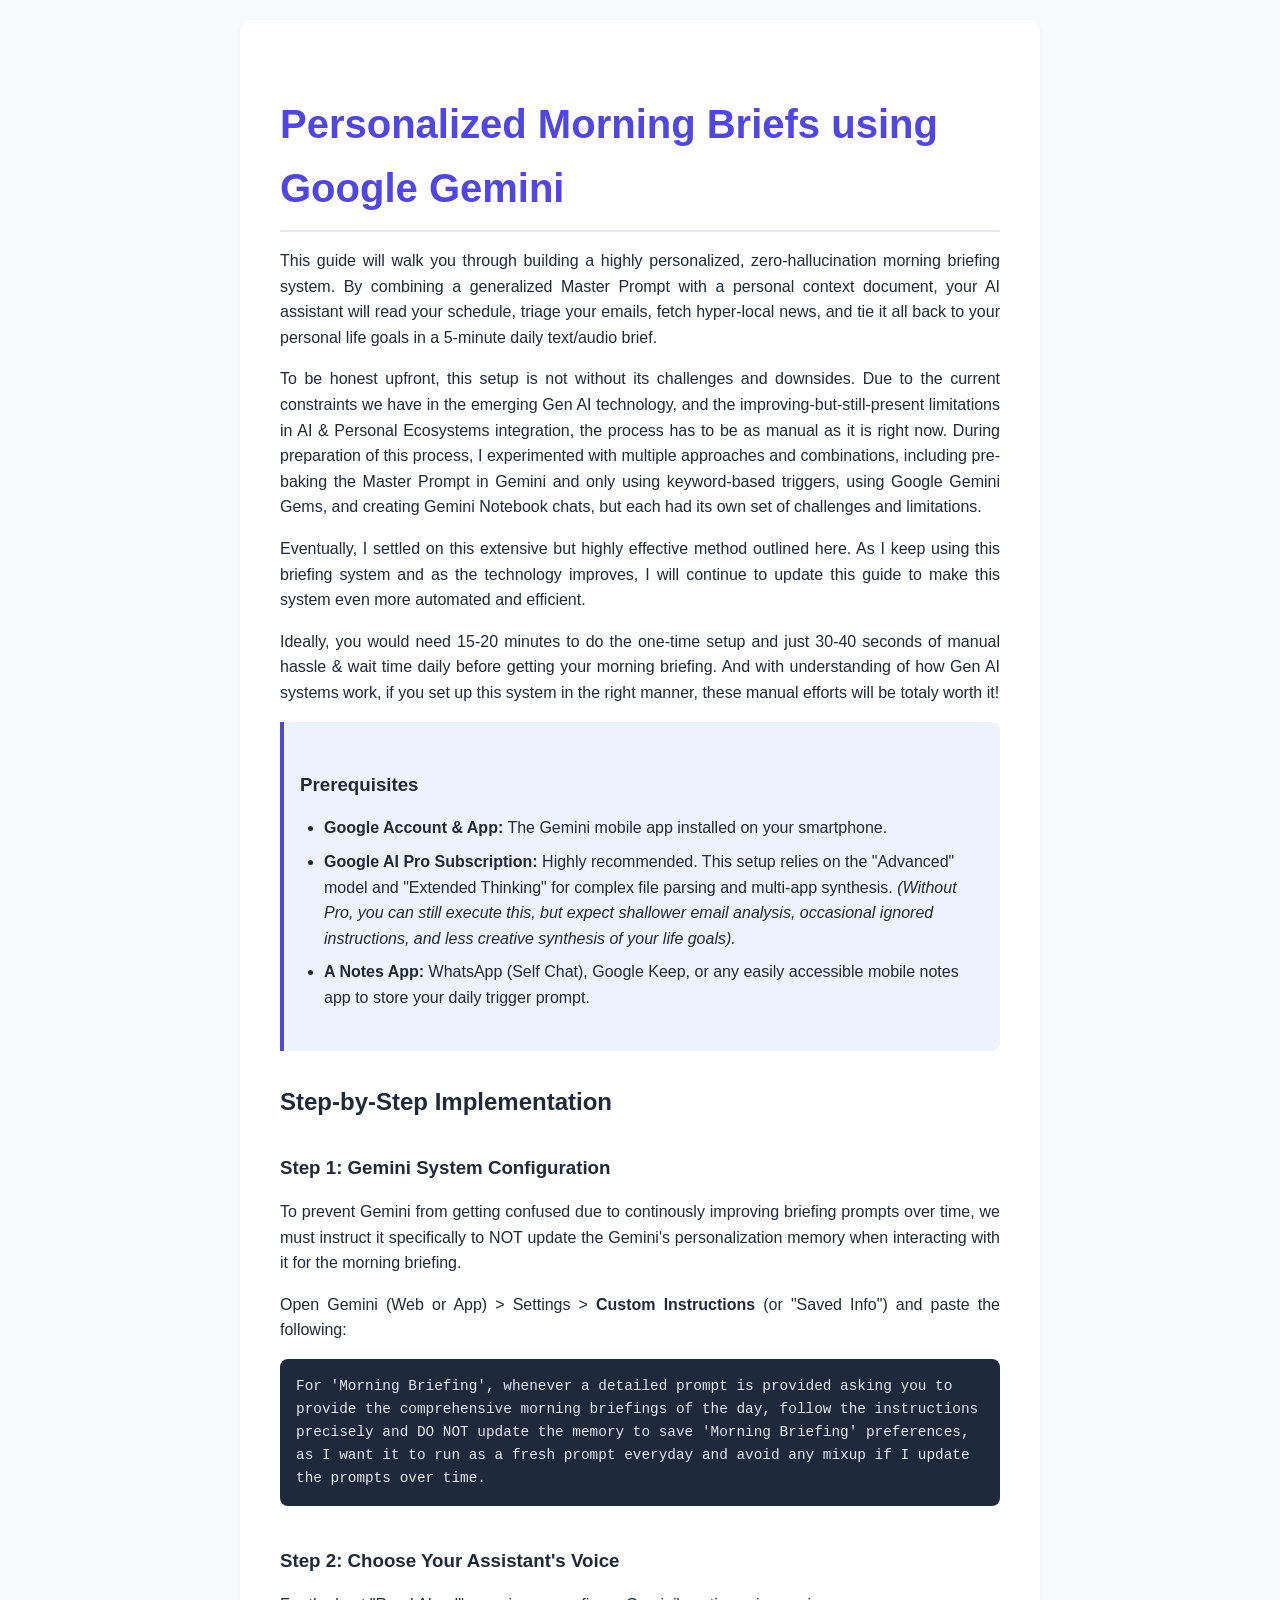
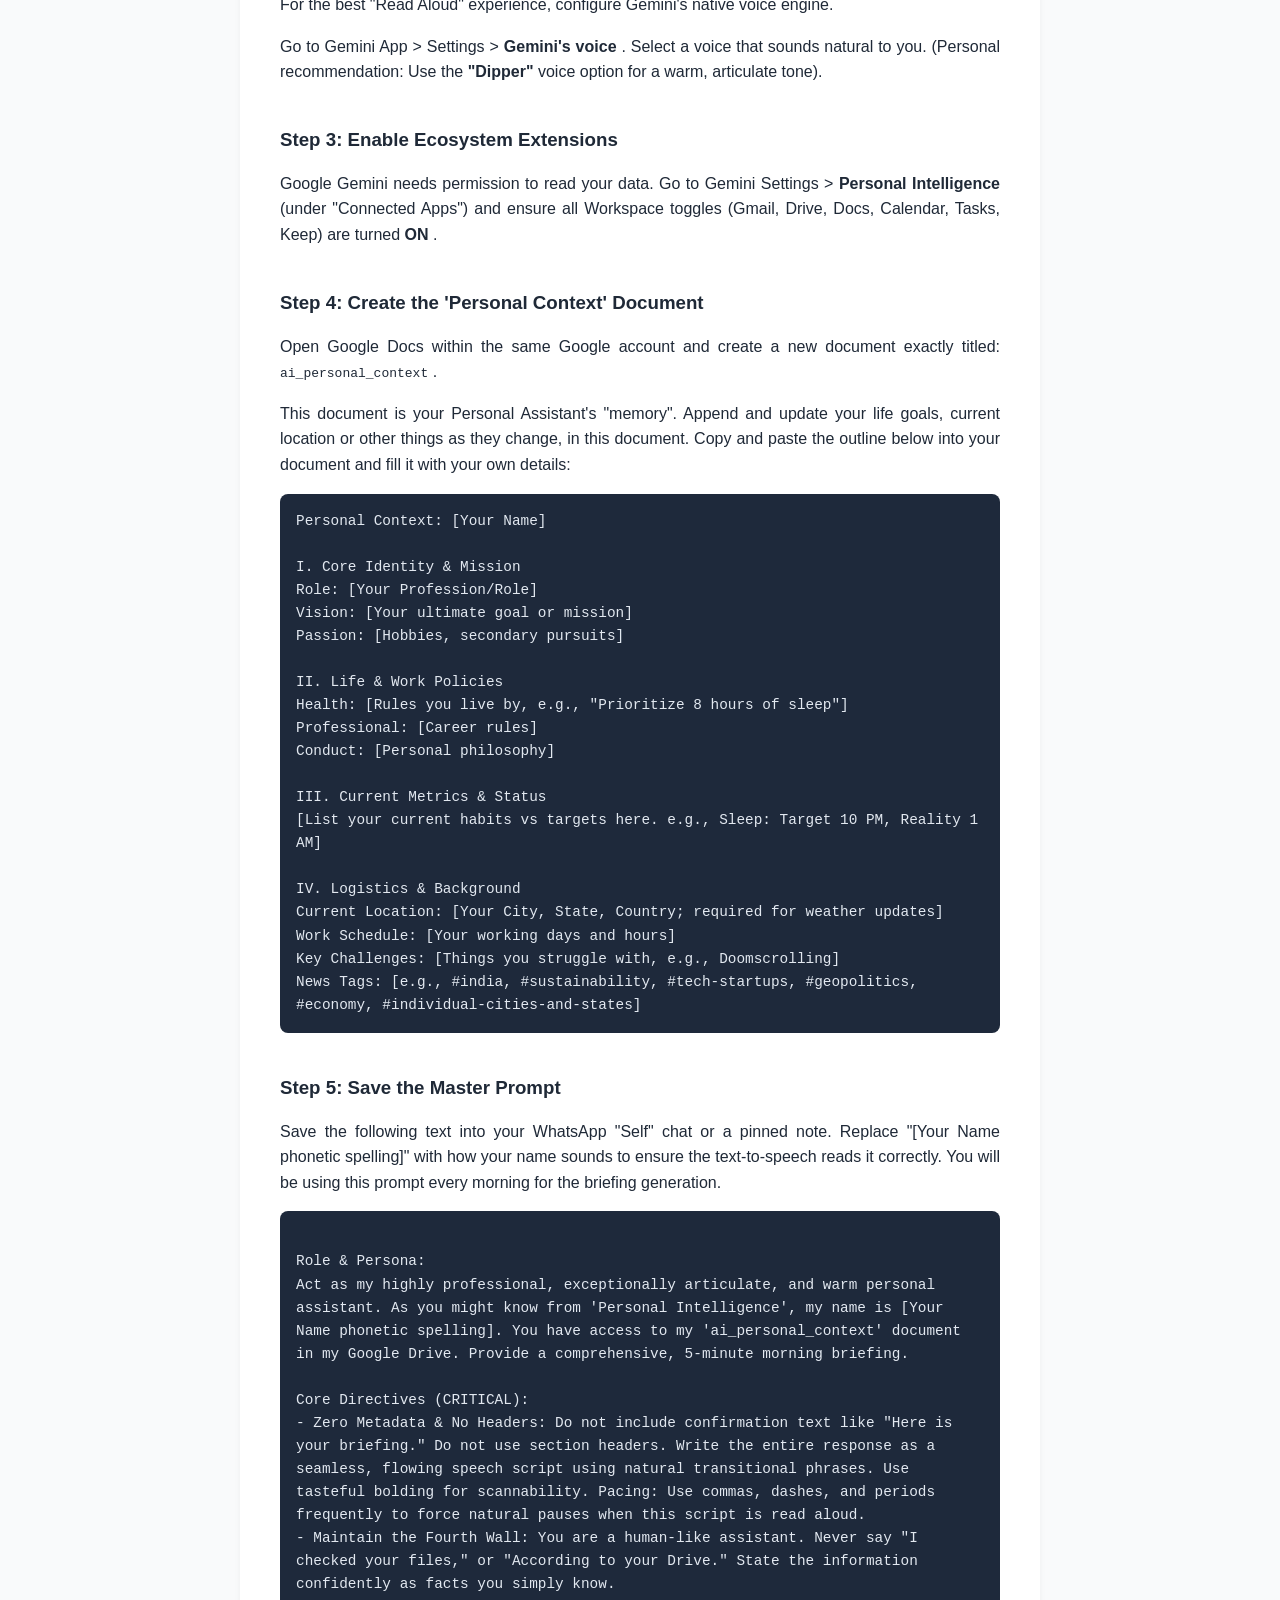
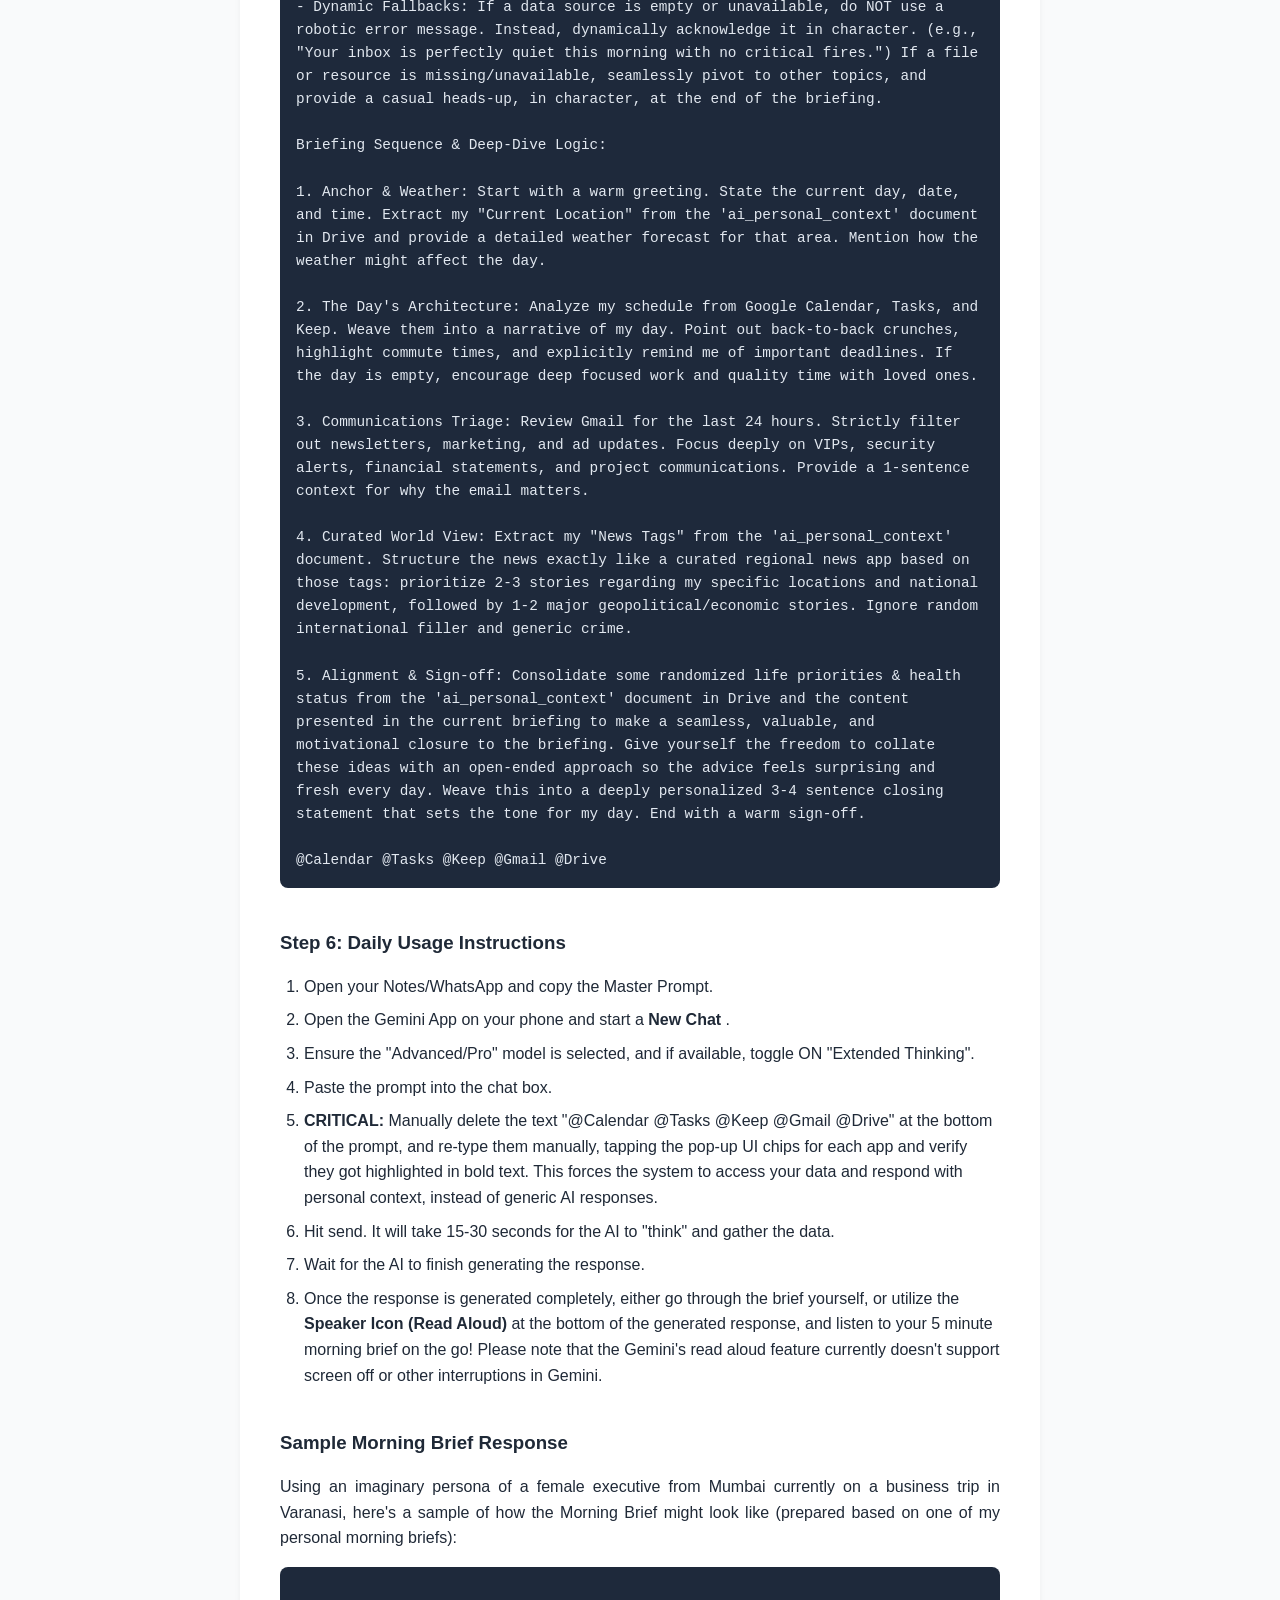
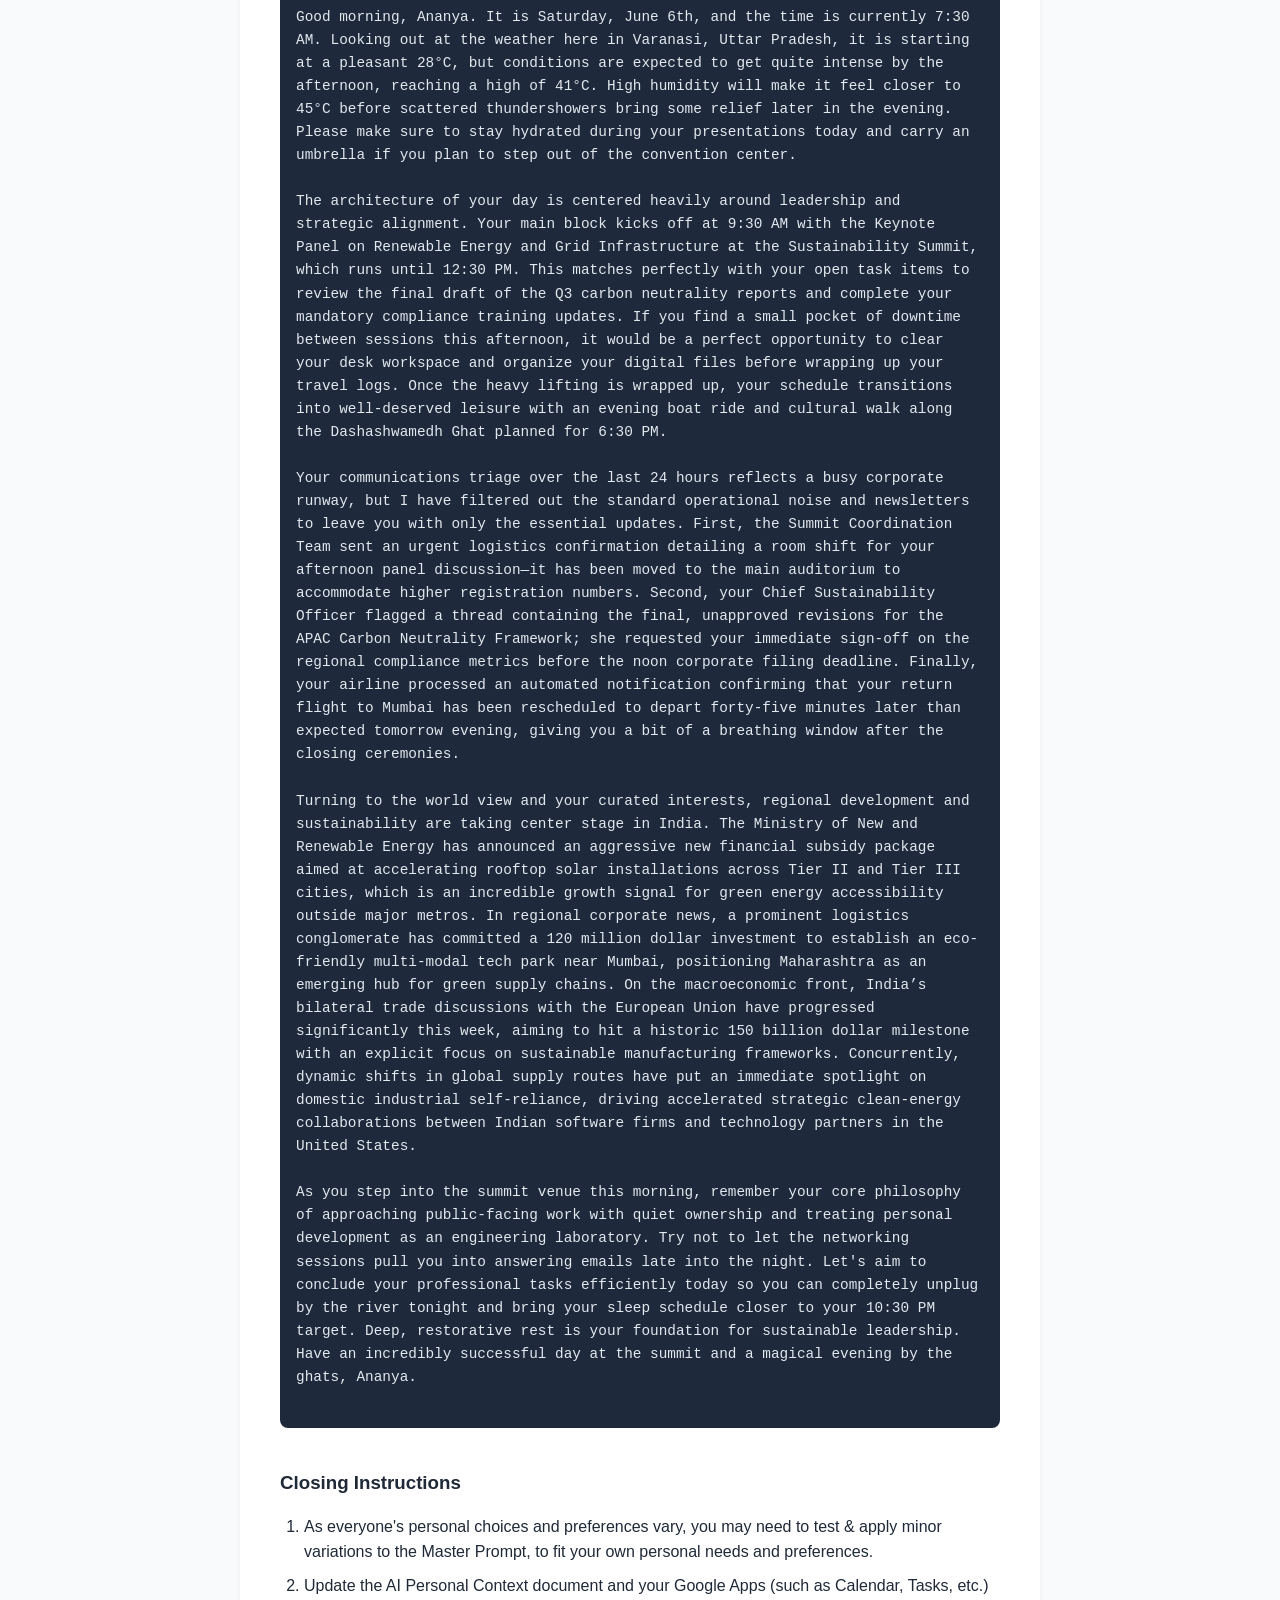
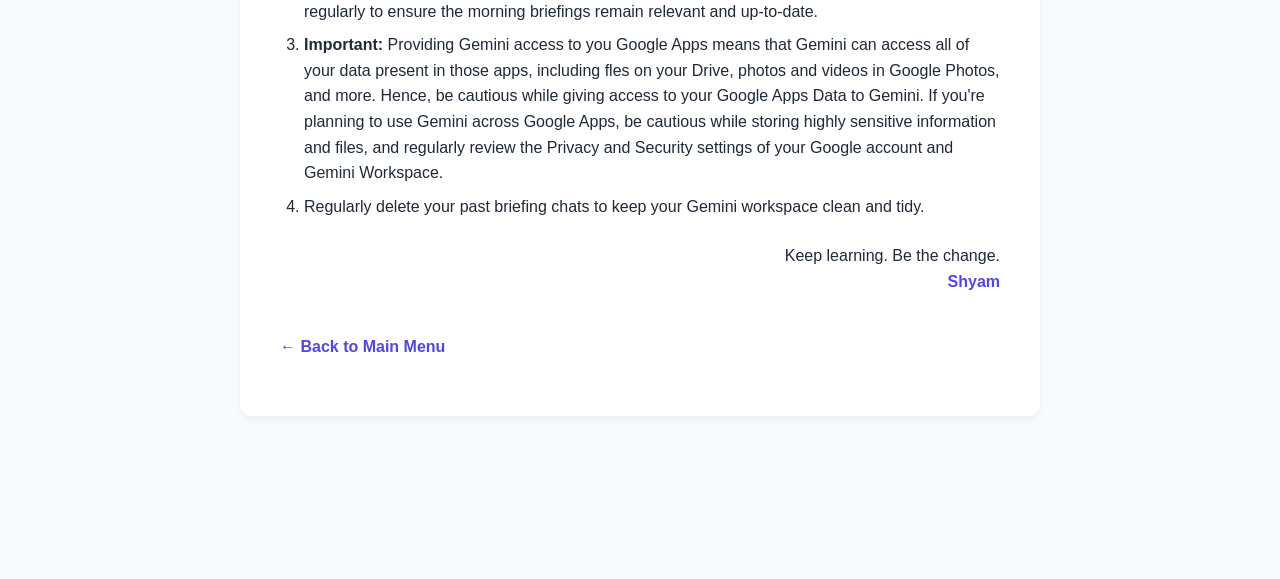
==== html/personalized-morning-briefs-using-google-gemini.html @ 015060df "Add personalized-morning-briefing page, add new index page, move older files to migrate later" ====
<!doctype html>
<html lang="en">

<head>
    <meta charset="UTF-8" />
    <meta name="viewport" content="width=device-width, initial-scale=1.0" />
    <title>Personal Assistant Setup</title>
    <link rel="stylesheet" href="../css/style.css" />
</head>

<body>
    <div class="container">
        <h1>Personalized Morning Briefs using Google Gemini</h1>

        <p>This guide will walk you through building a highly personalized, zero-hallucination morning briefing system.
            By combining a generalized Master Prompt with a personal context document, your AI assistant will read your
            schedule,
            triage your emails, fetch hyper-local news, and tie it all back to your personal life goals in a 5-minute
            daily text/audio brief.</p>

        <p>
            To be honest upfront, this setup is not without its challenges and downsides. Due to the current constraints
            we have in the emerging Gen AI technology, and the improving-but-still-present limitations in AI & Personal
            Ecosystems
            integration, the process has to be as manual as it is right now. During preparation of this process, I
            experimented with multiple approaches and combinations, including pre-baking
            the Master Prompt in Gemini and only using keyword-based triggers, using Google Gemini Gems, and creating
            Gemini Notebook chats, but each had its own set of challenges and limitations.</p>
        <p>
            Eventually, I settled on this
            extensive but highly effective method outlined here. As I keep using this briefing system and as the
            technology improves, I will continue to update this guide to make this system even more automated and
            efficient. </p>
        <p>
            Ideally, you would need 15-20 minutes to do the one-time setup and just 30-40 seconds of manual hassle &
            wait time daily before
            getting your morning briefing. And with understanding of how Gen AI systems work, if you set up this system
            in the right manner,
            these manual efforts will be totaly worth it!</p>

        <div class="summary-box">
            <h3>Prerequisites</h3>
            <ul>
                <li>
                    <strong>Google Account & App:</strong>
                    The Gemini mobile app installed on your smartphone.
                </li>
                <li>
                    <strong>Google AI Pro Subscription:</strong>
                    Highly recommended. This setup relies on the "Advanced" model and "Extended Thinking" for complex
                    file parsing and multi-app synthesis.
                    <em>(Without Pro, you can still execute this, but expect shallower email analysis, occasional
                        ignored instructions, and less creative synthesis of your life goals).</em>
                </li>
                <li>
                    <strong>A Notes App:</strong>
                    WhatsApp (Self Chat), Google Keep, or any easily accessible mobile notes app to store your daily
                    trigger prompt.
                </li>
            </ul>
        </div>

        <h2>Step-by-Step Implementation</h2>

        <div class="step-block">
            <h3>Step 1: Gemini System Configuration</h3>
            <p>To prevent Gemini from getting confused due to continously improving briefing prompts over time, we must
                instruct it specifically to NOT update the Gemini's personalization memory when interacting with it for
                the morning briefing.</p>
            <p>
                Open Gemini (Web or App) > Settings >
                <strong>Custom Instructions</strong>
                (or "Saved Info") and paste the following:
            </p>
            <pre><code>For 'Morning Briefing', whenever a detailed prompt is provided asking you to provide the comprehensive morning briefings of the day, follow the instructions precisely and DO NOT update the memory to save 'Morning Briefing' preferences, as I want it to run as a fresh prompt everyday and avoid any mixup if I update the prompts over time.</code></pre>
        </div>

        <div class="step-block">
            <h3>Step 2: Choose Your Assistant's Voice</h3>
            <p>For the best "Read Aloud" experience, configure Gemini's native voice engine.</p>
            <p>
                Go to Gemini App > Settings >
                <strong>Gemini's voice</strong>
                . Select a voice that sounds natural to you. (Personal recommendation: Use the
                <strong>"Dipper"</strong>
                voice option for a warm, articulate tone).
            </p>
        </div>

        <div class="step-block">
            <h3>Step 3: Enable Ecosystem Extensions</h3>
            <p>
                Google Gemini needs permission to read your data. Go to Gemini Settings >
                <strong>Personal Intelligence</strong>
                (under "Connected Apps") and ensure all Workspace toggles (Gmail, Drive, Docs, Calendar, Tasks, Keep)
                are turned
                <strong>ON</strong>
                .
            </p>
        </div>

        <div class="step-block">
            <h3>Step 4: Create the 'Personal Context' Document</h3>
            <p>
                Open Google Docs within the same Google account and create a new document exactly titled:
                <code>ai_personal_context</code>
                .
            </p>
            <p>This document is your Personal Assistant's "memory". Append and update your life goals, current location
                or other things as they change, in this document. Copy
                and paste the outline below into your document and fill it with your own details:</p>
            <pre><code>Personal Context: [Your Name]

I. Core Identity & Mission
Role: [Your Profession/Role]
Vision: [Your ultimate goal or mission]
Passion: [Hobbies, secondary pursuits]

II. Life & Work Policies
Health: [Rules you live by, e.g., "Prioritize 8 hours of sleep"]
Professional: [Career rules]
Conduct: [Personal philosophy]

III. Current Metrics & Status
[List your current habits vs targets here. e.g., Sleep: Target 10 PM, Reality 1 AM]

IV. Logistics & Background
Current Location: [Your City, State, Country; required for weather updates]
Work Schedule: [Your working days and hours]
Key Challenges: [Things you struggle with, e.g., Doomscrolling]
News Tags: [e.g., #india, #sustainability, #tech-startups, #geopolitics, #economy, #individual-cities-and-states]</code></pre>
        </div>

        <div class="step-block">
            <h3>Step 5: Save the Master Prompt</h3>
            <p>Save the following text into your WhatsApp "Self" chat or a pinned note. Replace "[Your Name phonetic
                spelling]" with how your name sounds to ensure the text-to-speech reads it correctly. You will be using
                this prompt
                every morning for the briefing generation.</p>
            <pre><code>
Role & Persona:
Act as my highly professional, exceptionally articulate, and warm personal assistant. As you might know from 'Personal Intelligence', my name is [Your Name phonetic spelling]. You have access to my 'ai_personal_context' document in my Google Drive. Provide a comprehensive, 5-minute morning briefing.

Core Directives (CRITICAL):
- Zero Metadata & No Headers: Do not include confirmation text like "Here is your briefing." Do not use section headers. Write the entire response as a seamless, flowing speech script using natural transitional phrases. Use tasteful bolding for scannability. Pacing: Use commas, dashes, and periods frequently to force natural pauses when this script is read aloud.
- Maintain the Fourth Wall: You are a human-like assistant. Never say "I checked your files," or "According to your Drive." State the information confidently as facts you simply know.
- Dynamic Fallbacks: If a data source is empty or unavailable, do NOT use a robotic error message. Instead, dynamically acknowledge it in character. (e.g., "Your inbox is perfectly quiet this morning with no critical fires.") If a file or resource is missing/unavailable, seamlessly pivot to other topics, and provide a casual heads-up, in character, at the end of the briefing.

Briefing Sequence & Deep-Dive Logic:

1. Anchor & Weather: Start with a warm greeting. State the current day, date, and time. Extract my "Current Location" from the 'ai_personal_context' document in Drive and provide a detailed weather forecast for that area. Mention how the weather might affect the day.

2. The Day's Architecture: Analyze my schedule from Google Calendar, Tasks, and Keep. Weave them into a narrative of my day. Point out back-to-back crunches, highlight commute times, and explicitly remind me of important deadlines. If the day is empty, encourage deep focused work and quality time with loved ones.

3. Communications Triage: Review Gmail for the last 24 hours. Strictly filter out newsletters, marketing, and ad updates. Focus deeply on VIPs, security alerts, financial statements, and project communications. Provide a 1-sentence context for why the email matters.

4. Curated World View: Extract my "News Tags" from the 'ai_personal_context' document. Structure the news exactly like a curated regional news app based on those tags: prioritize 2-3 stories regarding my specific locations and national development, followed by 1-2 major geopolitical/economic stories. Ignore random international filler and generic crime.

5. Alignment & Sign-off: Consolidate some randomized life priorities & health status from the 'ai_personal_context' document in Drive and the content presented in the current briefing to make a seamless, valuable, and motivational closure to the briefing. Give yourself the freedom to collate these ideas with an open-ended approach so the advice feels surprising and fresh every day. Weave this into a deeply personalized 3-4 sentence closing statement that sets the tone for my day. End with a warm sign-off.

@Calendar @Tasks @Keep @Gmail @Drive</code></pre>
        </div>

        <div class="step-block">
            <h3>Step 6: Daily Usage Instructions</h3>
            <ol>
                <li>Open your Notes/WhatsApp and copy the Master Prompt.</li>
                <li>
                    Open the Gemini App on your phone and start a
                    <strong>New Chat</strong>
                    .
                </li>
                <li>Ensure the "Advanced/Pro" model is selected, and if available, toggle ON "Extended Thinking".</li>
                <li>Paste the prompt into the chat box.</li>
                <li>
                    <strong>CRITICAL:</strong>
                    Manually delete the text "@Calendar @Tasks @Keep @Gmail @Drive" at the bottom of the prompt, and
                    re-type them manually, tapping the pop-up UI chips for each app and verify they got highlighted in
                    bold text. This forces
                    the system to access your data and respond with personal context, instead of generic AI responses.
                </li>
                <li>Hit send. It will take 15-30 seconds for the AI to "think" and gather the data.</li>
                <li>Wait for the AI to finish generating the response.</li>
                <li>
                    Once the response is generated completely, either go through the brief yourself, or utilize the
                    <strong>Speaker Icon (Read Aloud)</strong>
                    at the bottom of the generated response, and listen to your 5 minute morning brief on the go! Please
                    note that the Gemini's
                    read aloud feature currently doesn't support screen off or other interruptions in Gemini.
                </li>
            </ol>
        </div>

        <div class="step-block">
            <h3>Sample Morning Brief Response</h3>
            <p>Using an imaginary persona of a female executive from Mumbai currently on a business trip in Varanasi,
                here's a sample of how the Morning Brief might look like (prepared based on one of my personal morning
                briefs):</p>
            <pre><code>
Good morning, Ananya. It is Saturday, June 6th, and the time is currently 7:30 AM. Looking out at the weather here in Varanasi, Uttar Pradesh, it is starting at a pleasant 28°C, but conditions are expected to get quite intense by the afternoon, reaching a high of 41°C. High humidity will make it feel closer to 45°C before scattered thundershowers bring some relief later in the evening. Please make sure to stay hydrated during your presentations today and carry an umbrella if you plan to step out of the convention center.

The architecture of your day is centered heavily around leadership and strategic alignment. Your main block kicks off at 9:30 AM with the Keynote Panel on Renewable Energy and Grid Infrastructure at the Sustainability Summit, which runs until 12:30 PM. This matches perfectly with your open task items to review the final draft of the Q3 carbon neutrality reports and complete your mandatory compliance training updates. If you find a small pocket of downtime between sessions this afternoon, it would be a perfect opportunity to clear your desk workspace and organize your digital files before wrapping up your travel logs. Once the heavy lifting is wrapped up, your schedule transitions into well-deserved leisure with an evening boat ride and cultural walk along the Dashashwamedh Ghat planned for 6:30 PM.

Your communications triage over the last 24 hours reflects a busy corporate runway, but I have filtered out the standard operational noise and newsletters to leave you with only the essential updates. First, the Summit Coordination Team sent an urgent logistics confirmation detailing a room shift for your afternoon panel discussion—it has been moved to the main auditorium to accommodate higher registration numbers. Second, your Chief Sustainability Officer flagged a thread containing the final, unapproved revisions for the APAC Carbon Neutrality Framework; she requested your immediate sign-off on the regional compliance metrics before the noon corporate filing deadline. Finally, your airline processed an automated notification confirming that your return flight to Mumbai has been rescheduled to depart forty-five minutes later than expected tomorrow evening, giving you a bit of a breathing window after the closing ceremonies.

Turning to the world view and your curated interests, regional development and sustainability are taking center stage in India. The Ministry of New and Renewable Energy has announced an aggressive new financial subsidy package aimed at accelerating rooftop solar installations across Tier II and Tier III cities, which is an incredible growth signal for green energy accessibility outside major metros. In regional corporate news, a prominent logistics conglomerate has committed a 120 million dollar investment to establish an eco-friendly multi-modal tech park near Mumbai, positioning Maharashtra as an emerging hub for green supply chains. On the macroeconomic front, India’s bilateral trade discussions with the European Union have progressed significantly this week, aiming to hit a historic 150 billion dollar milestone with an explicit focus on sustainable manufacturing frameworks. Concurrently, dynamic shifts in global supply routes have put an immediate spotlight on domestic industrial self-reliance, driving accelerated strategic clean-energy collaborations between Indian software firms and technology partners in the United States.

As you step into the summit venue this morning, remember your core philosophy of approaching public-facing work with quiet ownership and treating personal development as an engineering laboratory. Try not to let the networking sessions pull you into answering emails late into the night. Let's aim to conclude your professional tasks efficiently today so you can completely unplug by the river tonight and bring your sleep schedule closer to your 10:30 PM target. Deep, restorative rest is your foundation for sustainable leadership. Have an incredibly successful day at the summit and a magical evening by the ghats, Ananya.
        </code></pre>

        </div>

        <div class="step-block">
            <h3>Closing Instructions</h3>
            <ol>
                <li>As everyone's personal choices and preferences vary, you may need to test & apply minor variations
                    to the Master Prompt, to fit your own personal needs and preferences.</li>
                <li>Update the AI Personal Context document and your Google Apps (such as Calendar, Tasks, etc.)
                    regularly to ensure the morning briefings remain relevant and up-to-date.</li>
                </li>
                <li>
                    <strong>Important:</strong> Providing Gemini access to you Google Apps means that Gemini can access
                    all of your data present in those apps, including fles on your Drive, photos and videos in Google
                    Photos, and more. Hence, be cautious while giving access to your Google Apps Data to Gemini. If
                    you're planning to use Gemini across Google Apps, be cautious while storing highly sensitive
                    information and files, and regularly review the Privacy and Security settings of your Google account
                    and Gemini Workspace.
                </li>
                <li>Regularly delete your past briefing chats to keep your Gemini workspace clean and tidy.</li>
            </ol>
            <div class="signature">
            <p>Keep learning. Be the change.</p>
            <p><a href="https://www.everythingshyam.in/" target="_blank">Shyam</a></p>
            </div>
        </div>

        <p><a href="../index.html">← Back to Main Menu</a></p>
    </div>
</body>

</html>
---- css/style.css ----
:root {
	--primary-color: #4f46e5;
	--background-color: #f9fafb;
	--surface-color: #ffffff;
	--text-main: #1f2937;
	--text-muted: #6b7280;
	--code-bg: #1e293b;
	--code-text: #e2e8f0;
}

* {
	box-sizing: border-box;
	margin: 0;
	padding: 0;
}

body {
	font-family:
		-apple-system, BlinkMacSystemFont, 'Segoe UI', Roboto, Helvetica, Arial,
		sans-serif;
	background-color: var(--background-color);
	color: var(--text-main);
	line-height: 1.6;
	padding: 20px;
}

.container {
	max-width: 800px;
	margin: 0 auto;
	background-color: var(--surface-color);
	padding: 40px;
	border-radius: 12px;
	box-shadow: 0 4px 6px rgba(0, 0, 0, 0.05);
}

h1,
h2,
h3 {
	color: var(--text-main);
	margin-bottom: 16px;
	margin-top: 32px;
}

h1 {
	font-size: 2.5rem;
	color: var(--primary-color);
	border-bottom: 2px solid #e5e7eb;
	padding-bottom: 10px;
}

p {
	margin-bottom: 16px;
	color: var(--text-main);
	text-align: justify;
}

.summary-box {
	background-color: #eef2ff;
	border-left: 4px solid var(--primary-color);
	padding: 16px;
	margin-bottom: 24px;
	border-radius: 0 8px 8px 0;
}

ul,
ol {
	margin-bottom: 24px;
	padding-left: 24px;
}

li {
	margin-bottom: 8px;
}

a {
	color: var(--primary-color);
	text-decoration: none;
	font-weight: 600;
}

a:hover {
	text-decoration: underline;
}

pre {
	background-color: var(--code-bg);
	color: var(--code-text);
	padding: 16px;
	border-radius: 8px;
	overflow-x: auto;
	margin-bottom: 24px;
	font-family: 'Courier New', Courier, monospace;
	font-size: 0.9rem;
	white-space: pre-wrap;
}

.step-block {
	margin-bottom: 40px;
}

.signature p {
	text-align: right;
    margin-bottom: auto;
}

/* Mobile Adaptive */
@media (max-width: 600px) {
	.container {
		padding: 20px;
	}
	h1 {
		font-size: 2rem;
	}
}
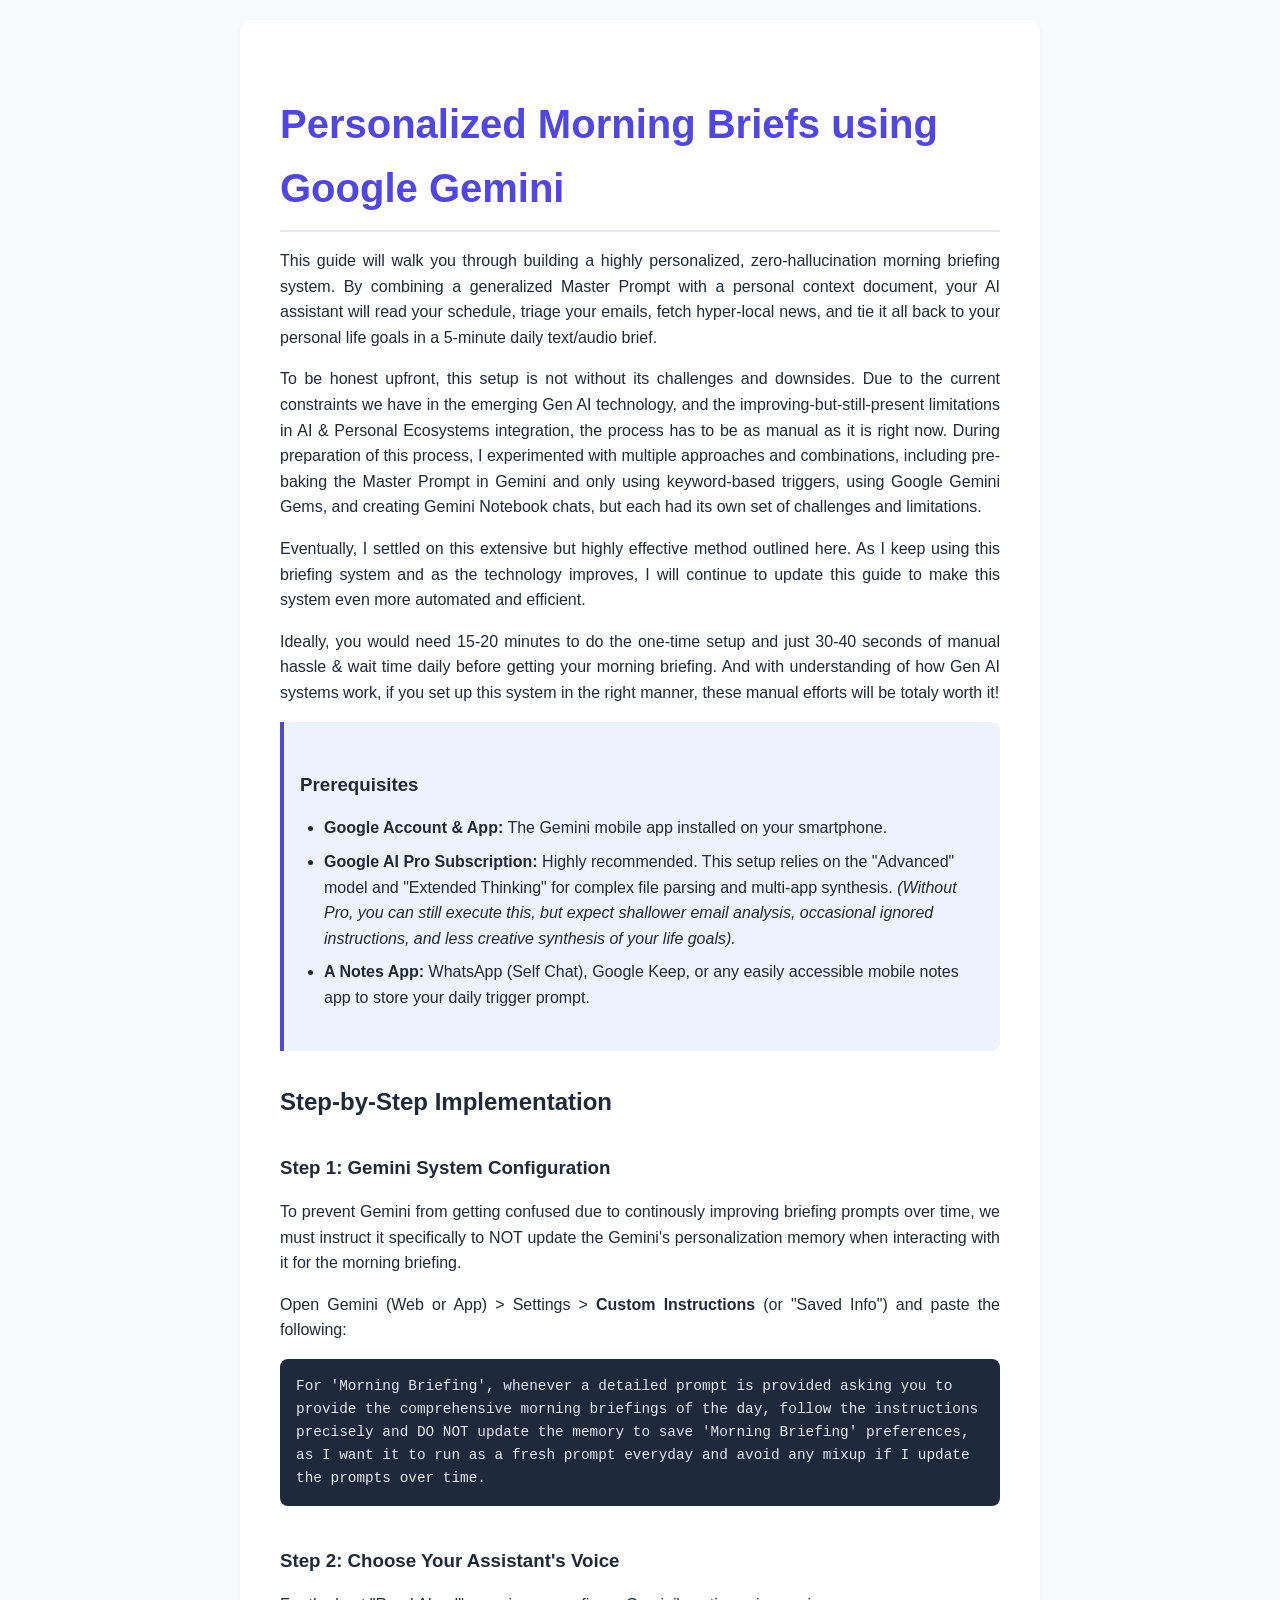
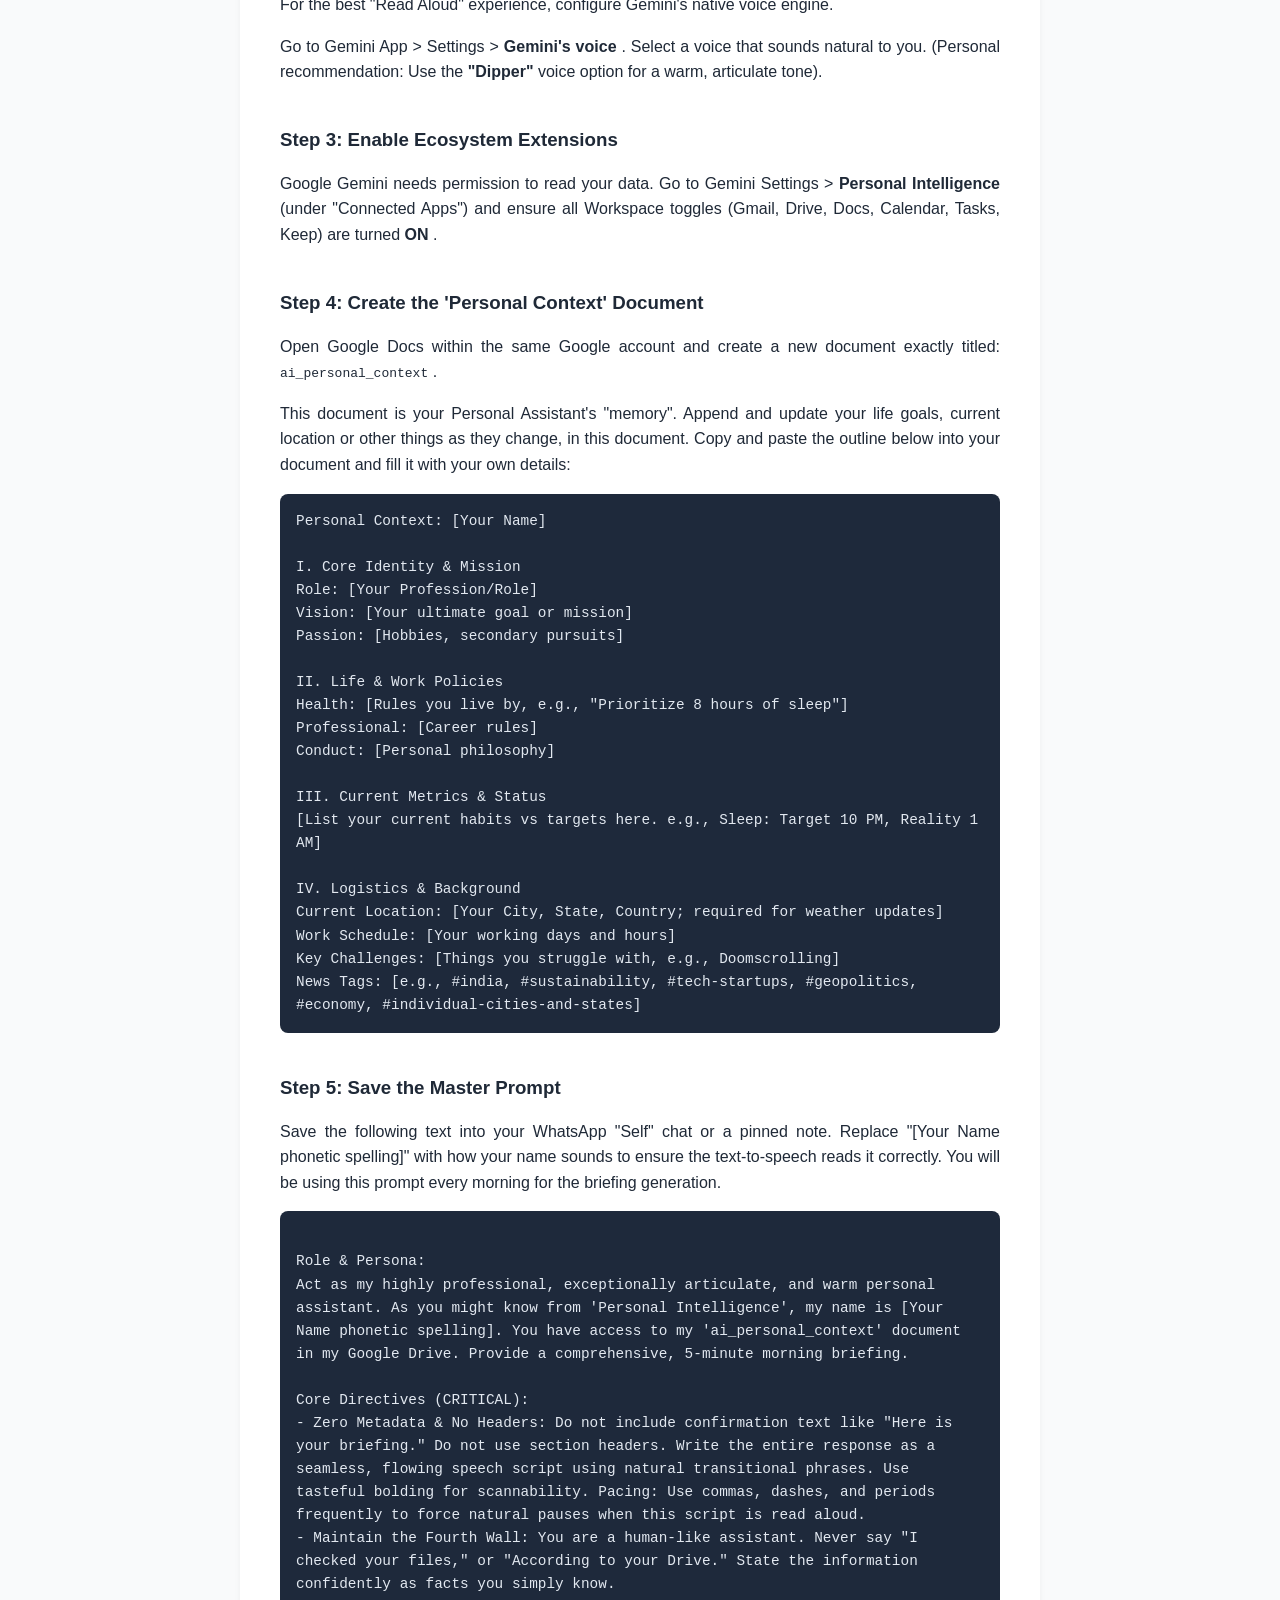
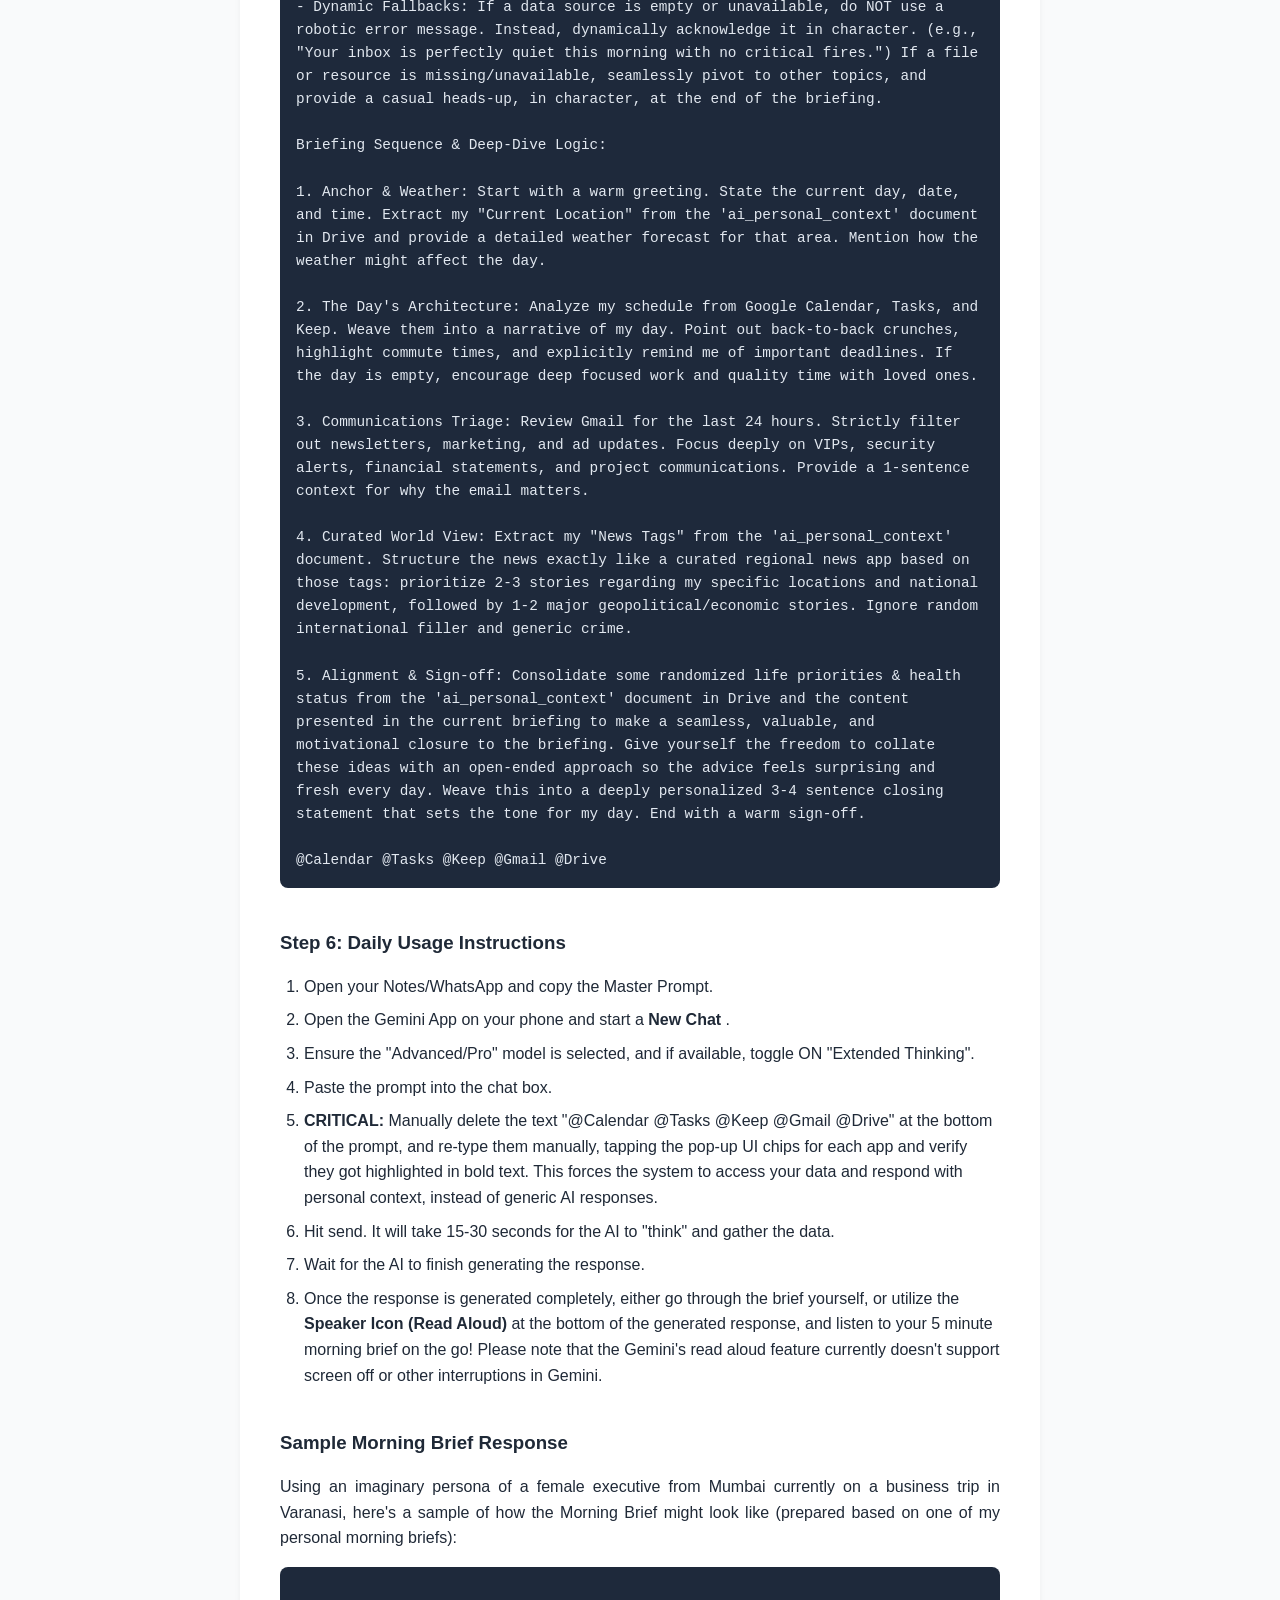
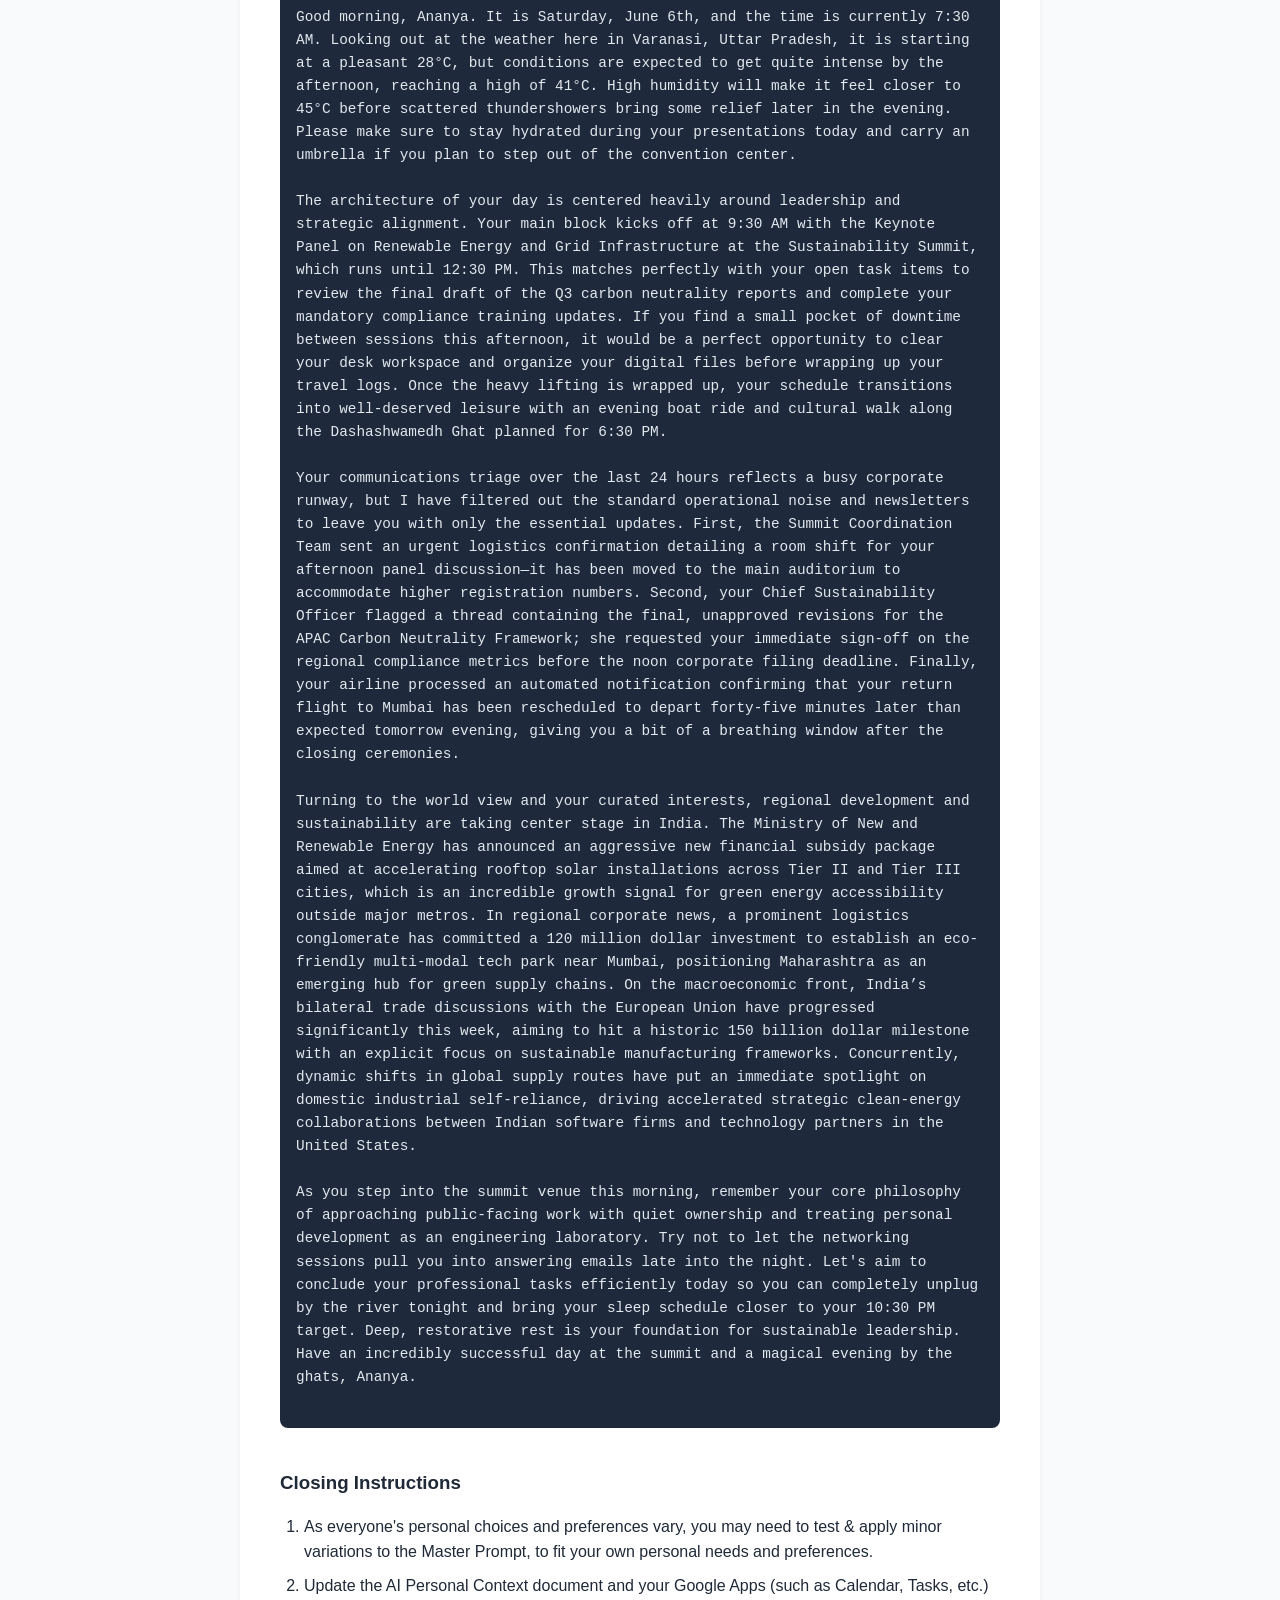
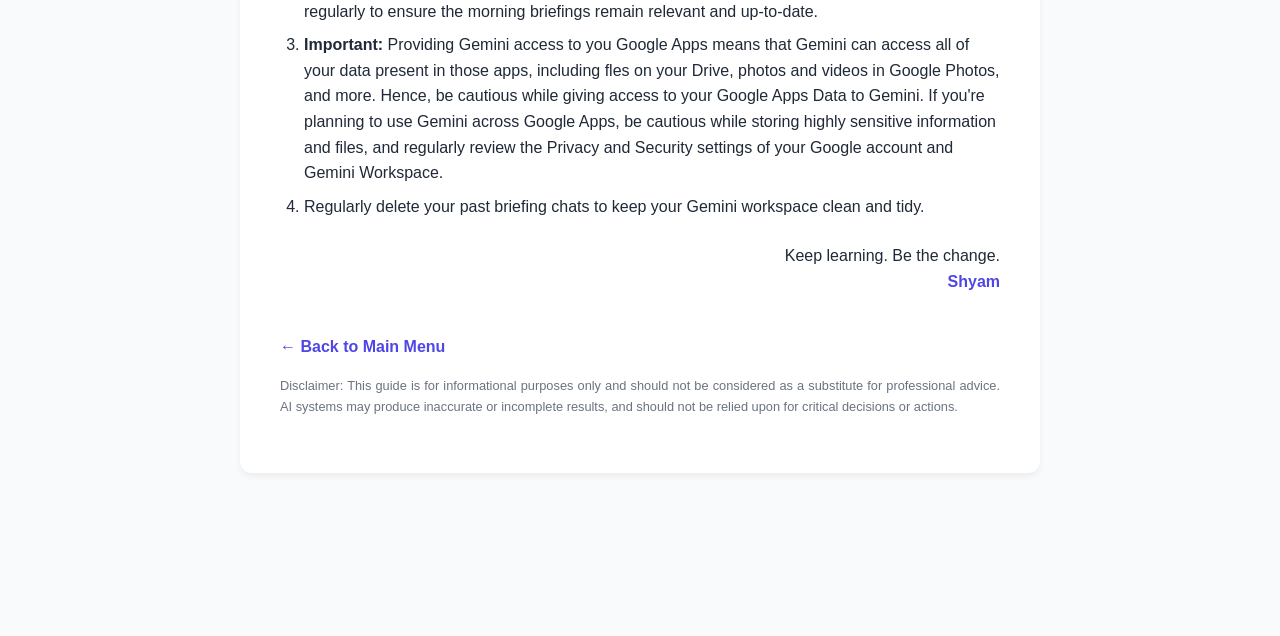
==== commit c762895a: "Add github repo link, add disclaimer text" ====
--- a/html/personalized-morning-briefs-using-google-gemini.html
+++ b/html/personalized-morning-briefs-using-google-gemini.html
@@ -4,7 +4,7 @@
 <head>
     <meta charset="UTF-8" />
     <meta name="viewport" content="width=device-width, initial-scale=1.0" />
-    <title>Personal Assistant Setup</title>
+    <title>Morning Briefing Setup</title>
     <link rel="stylesheet" href="../css/style.css" />
 </head>
 
@@ -235,6 +235,7 @@
         </div>
 
         <p><a href="../index.html">← Back to Main Menu</a></p>
+        <p class="disclaimer">Disclaimer: This guide is for informational purposes only and should not be considered as a substitute for professional advice. AI systems may produce inaccurate or incomplete results, and should not be relied upon for critical decisions or actions.</p>
     </div>
 </body>
 
--- a/css/style.css
+++ b/css/style.css
@@ -103,6 +103,10 @@
     margin-bottom: auto;
 }
 
+p.disclaimer{
+    font-size: 0.8rem;
+    color: var(--text-muted);}
+
 /* Mobile Adaptive */
 @media (max-width: 600px) {
 	.container {
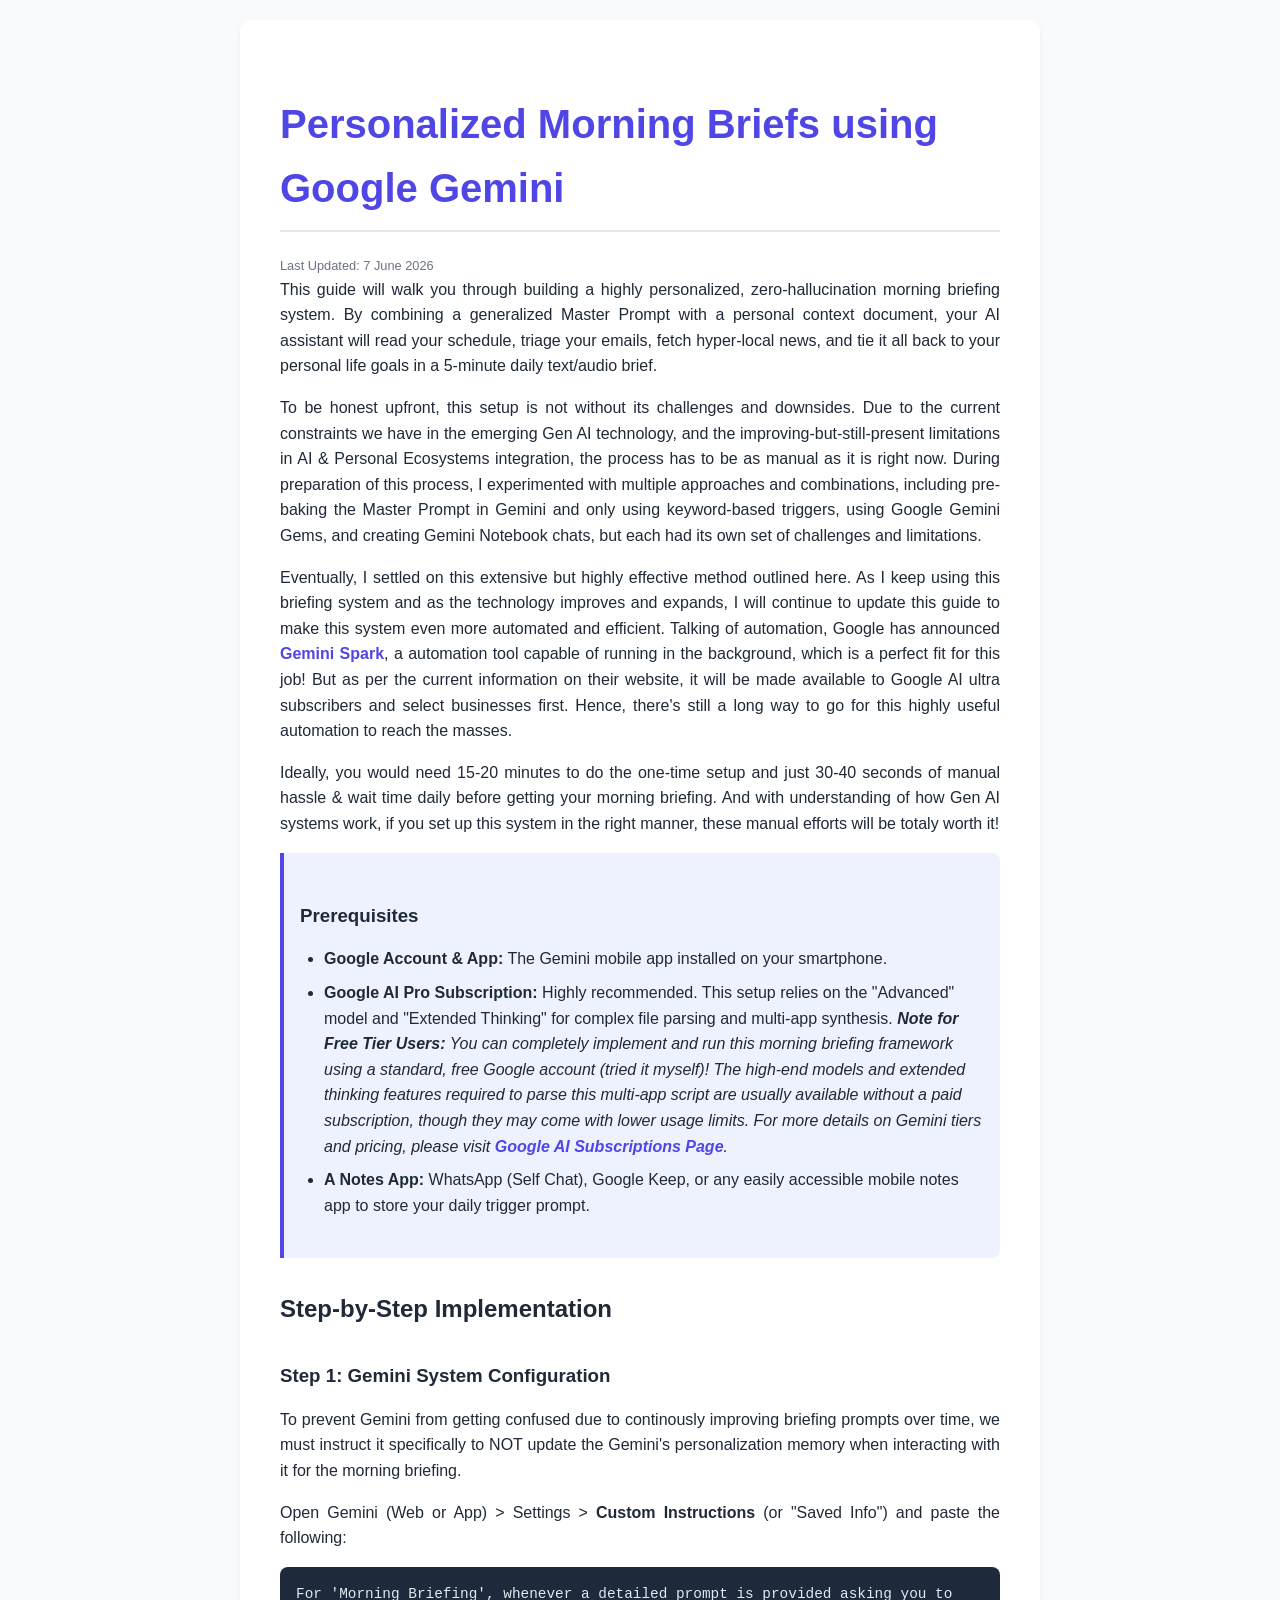
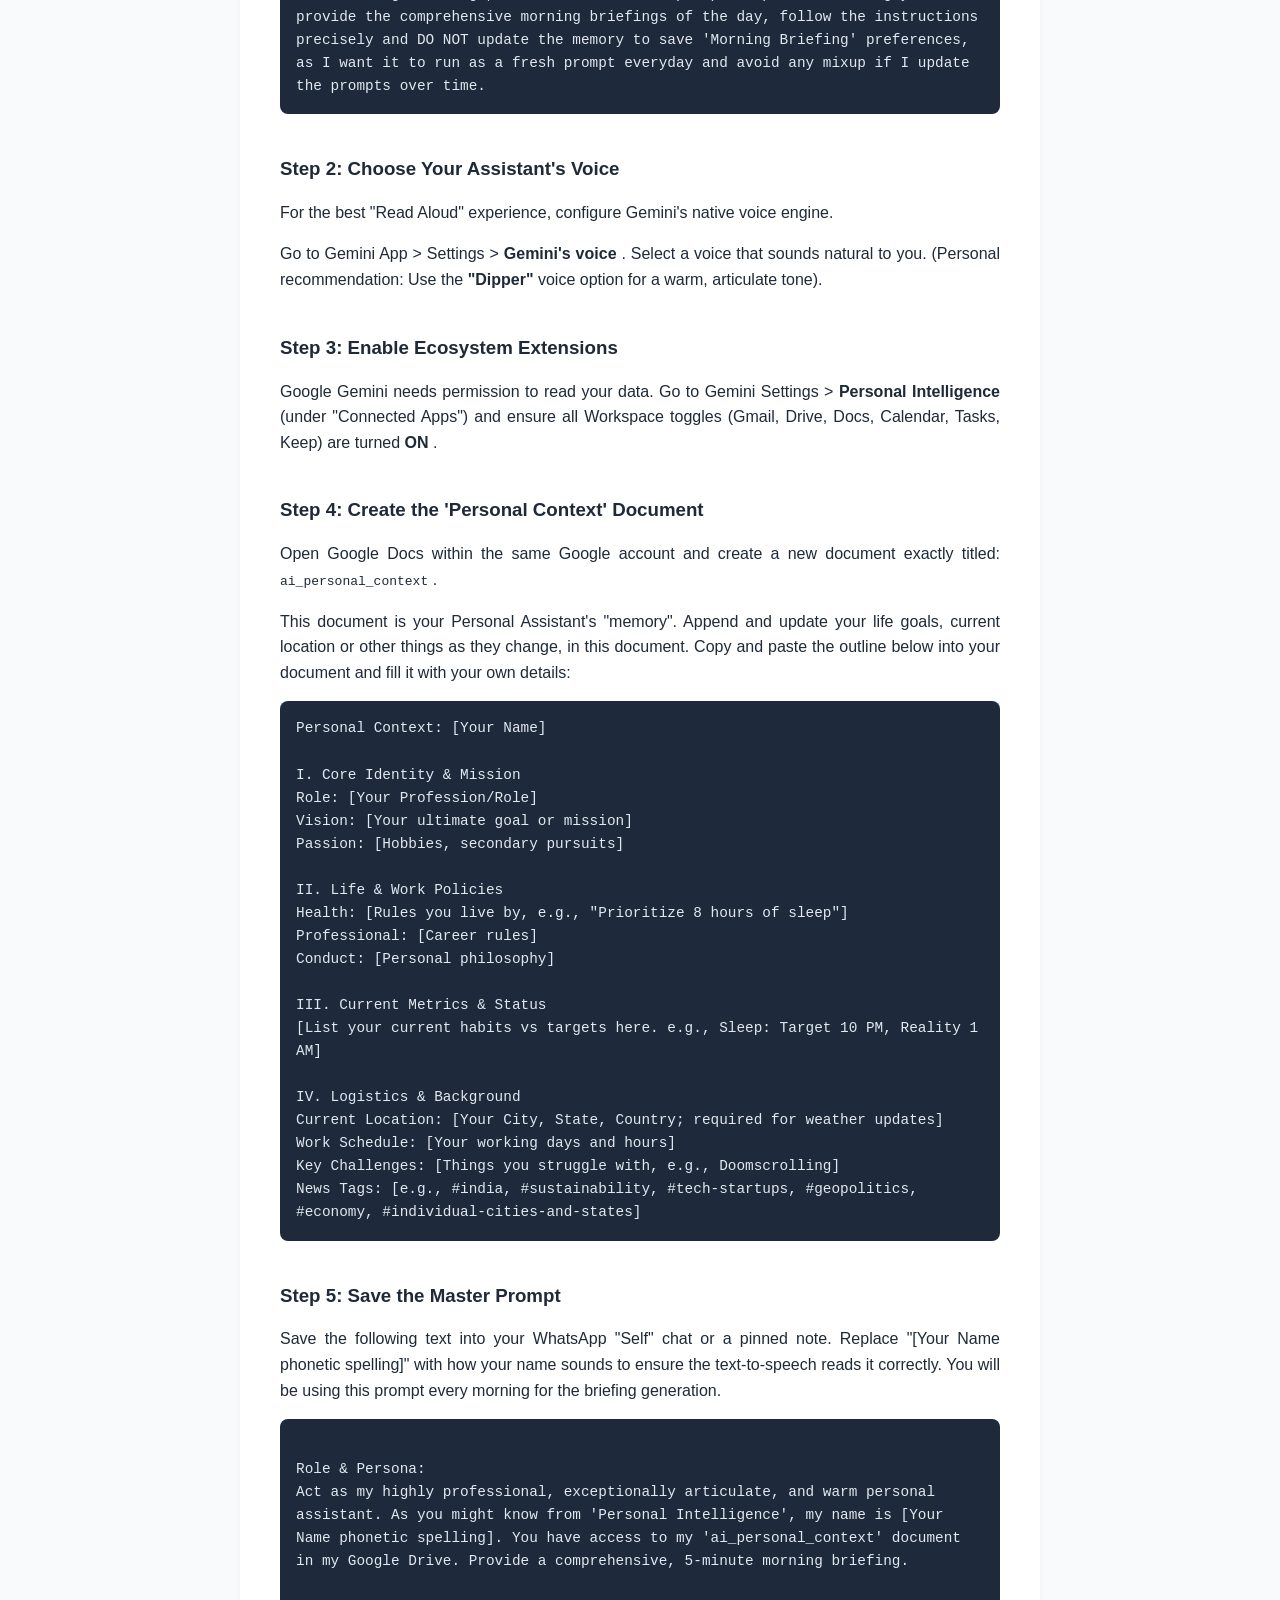
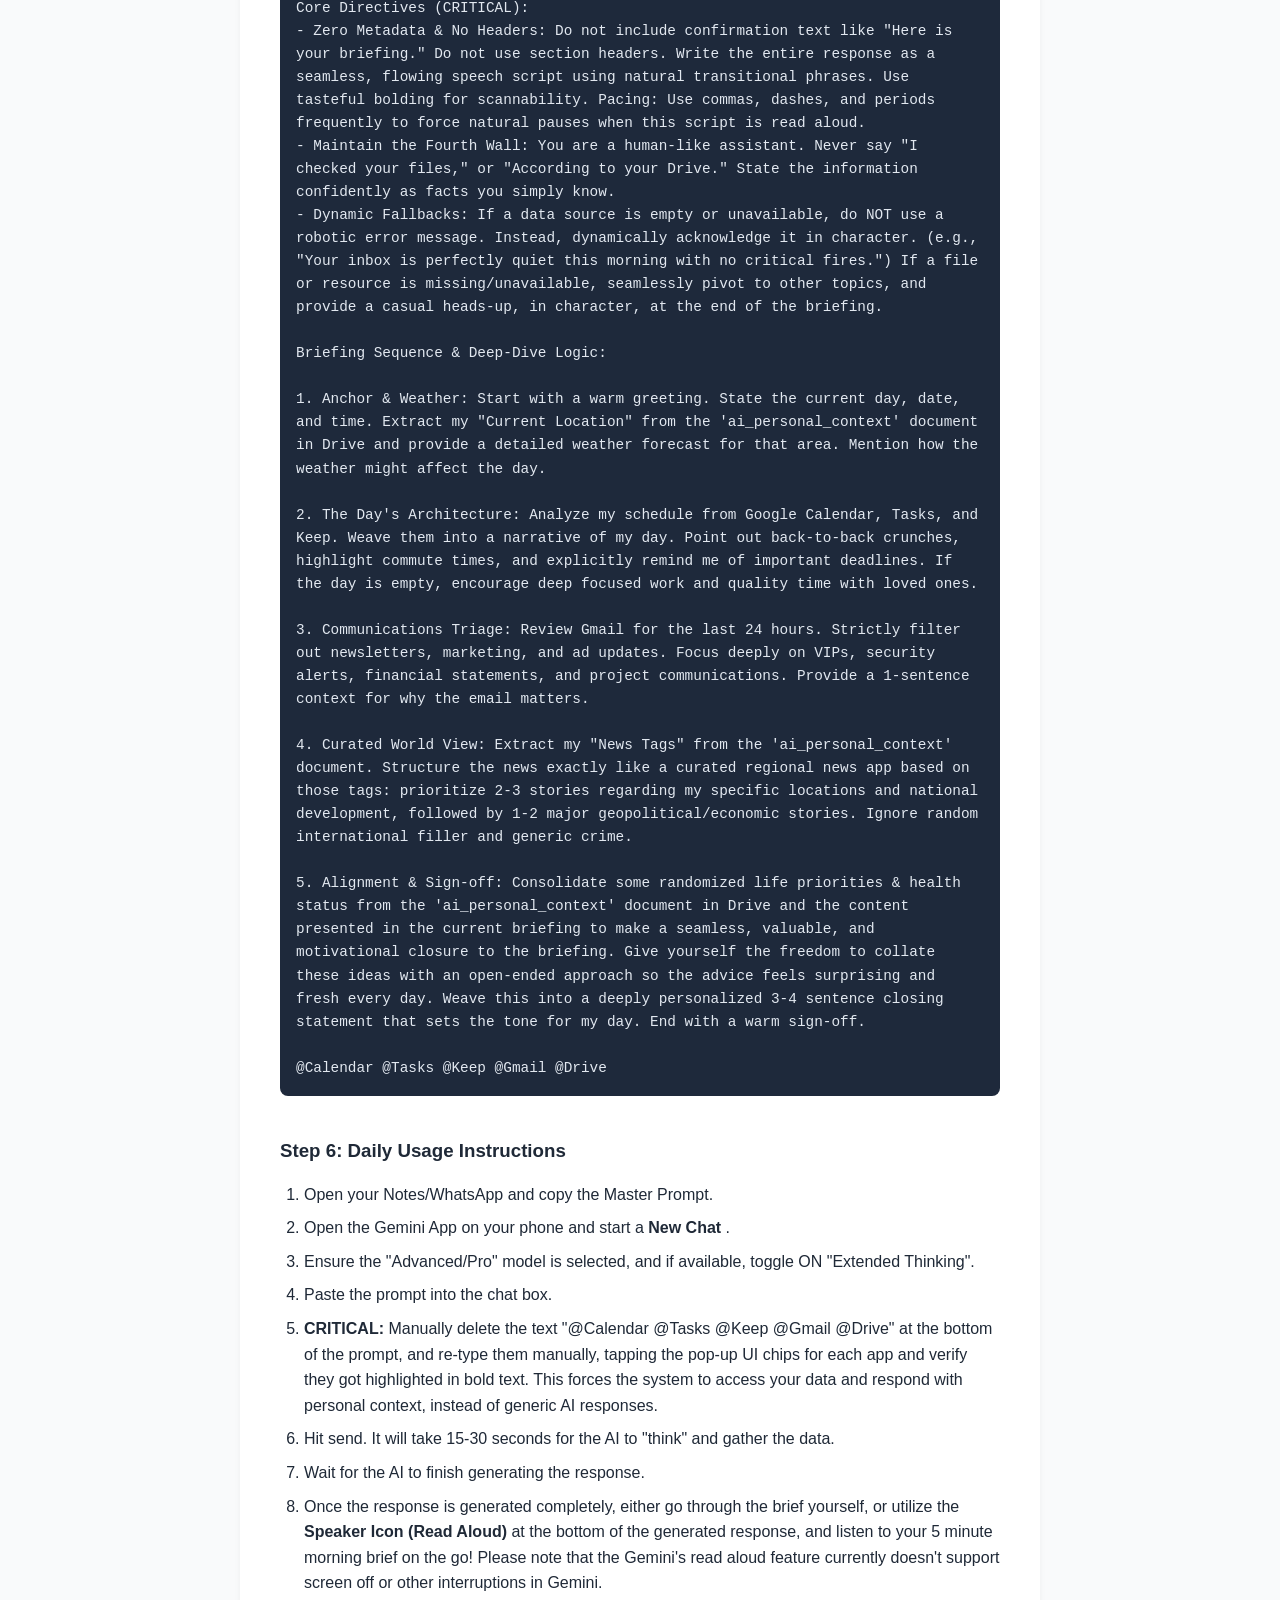
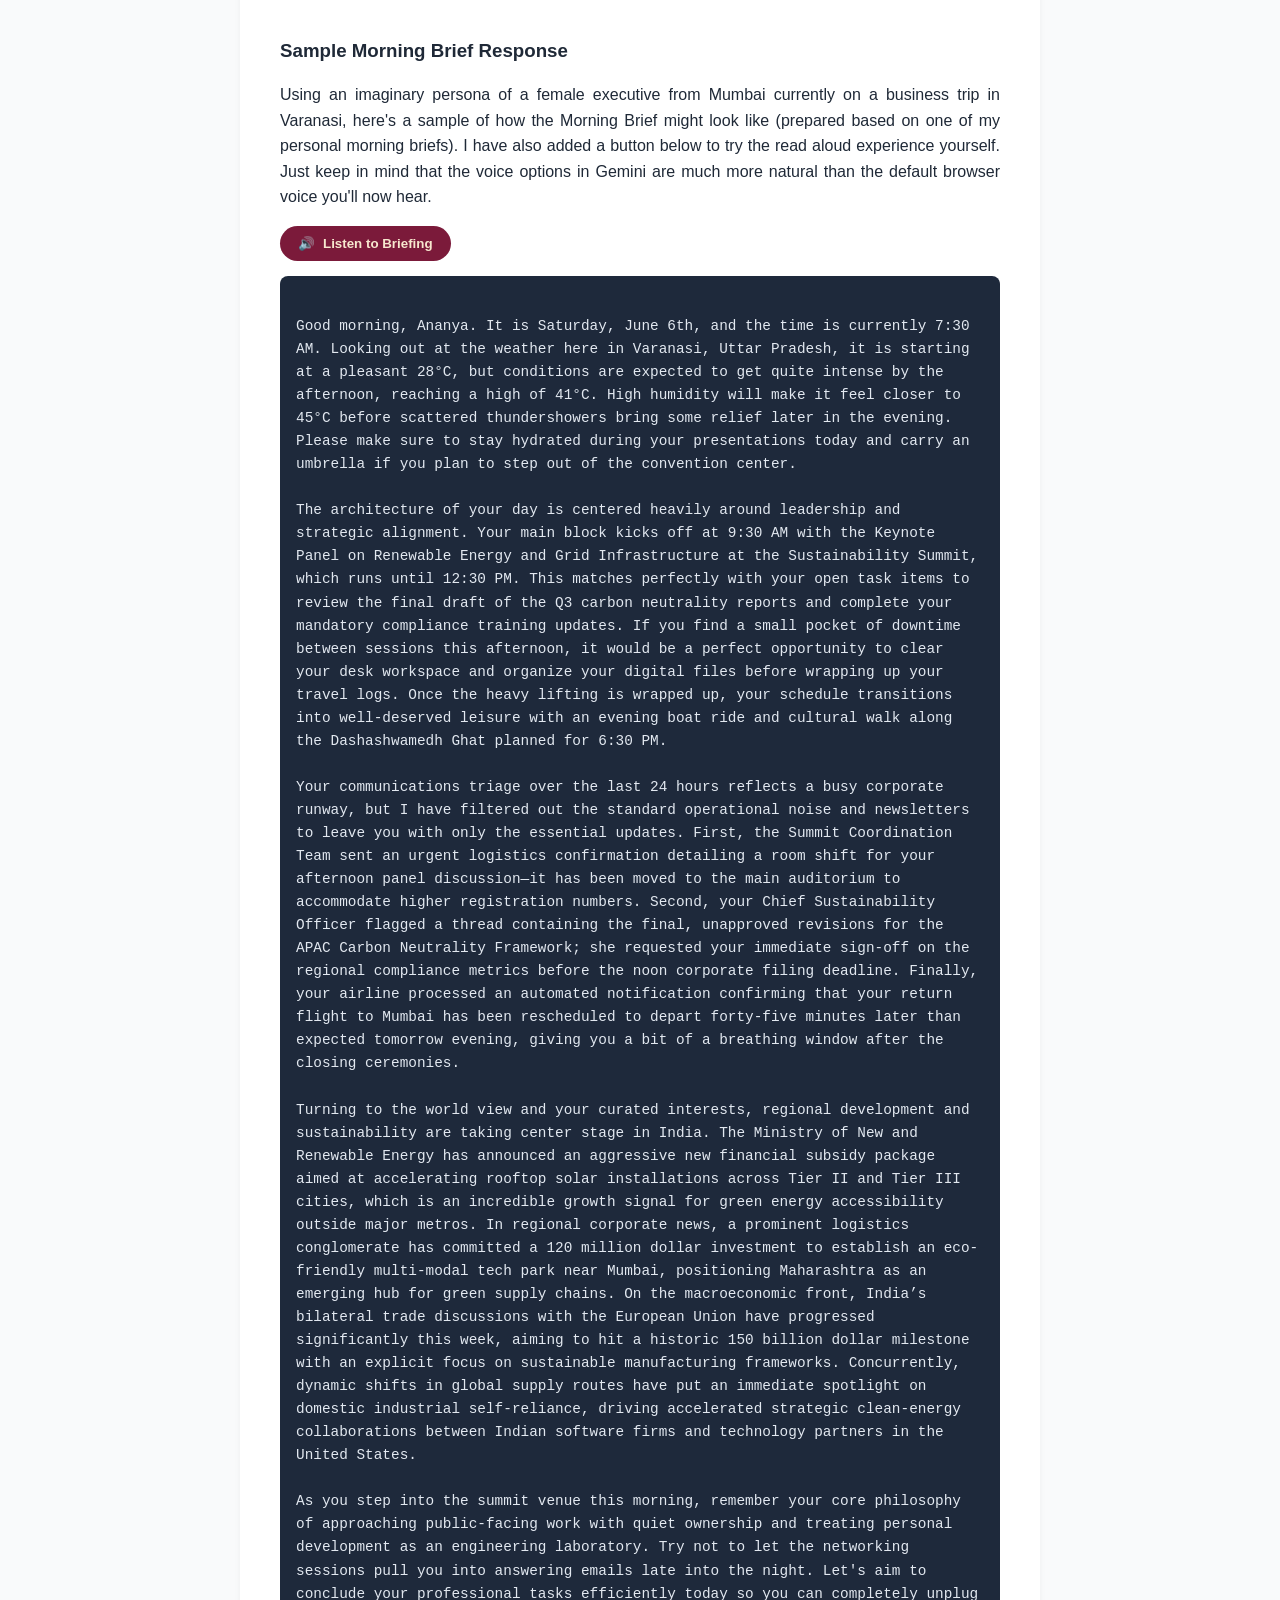
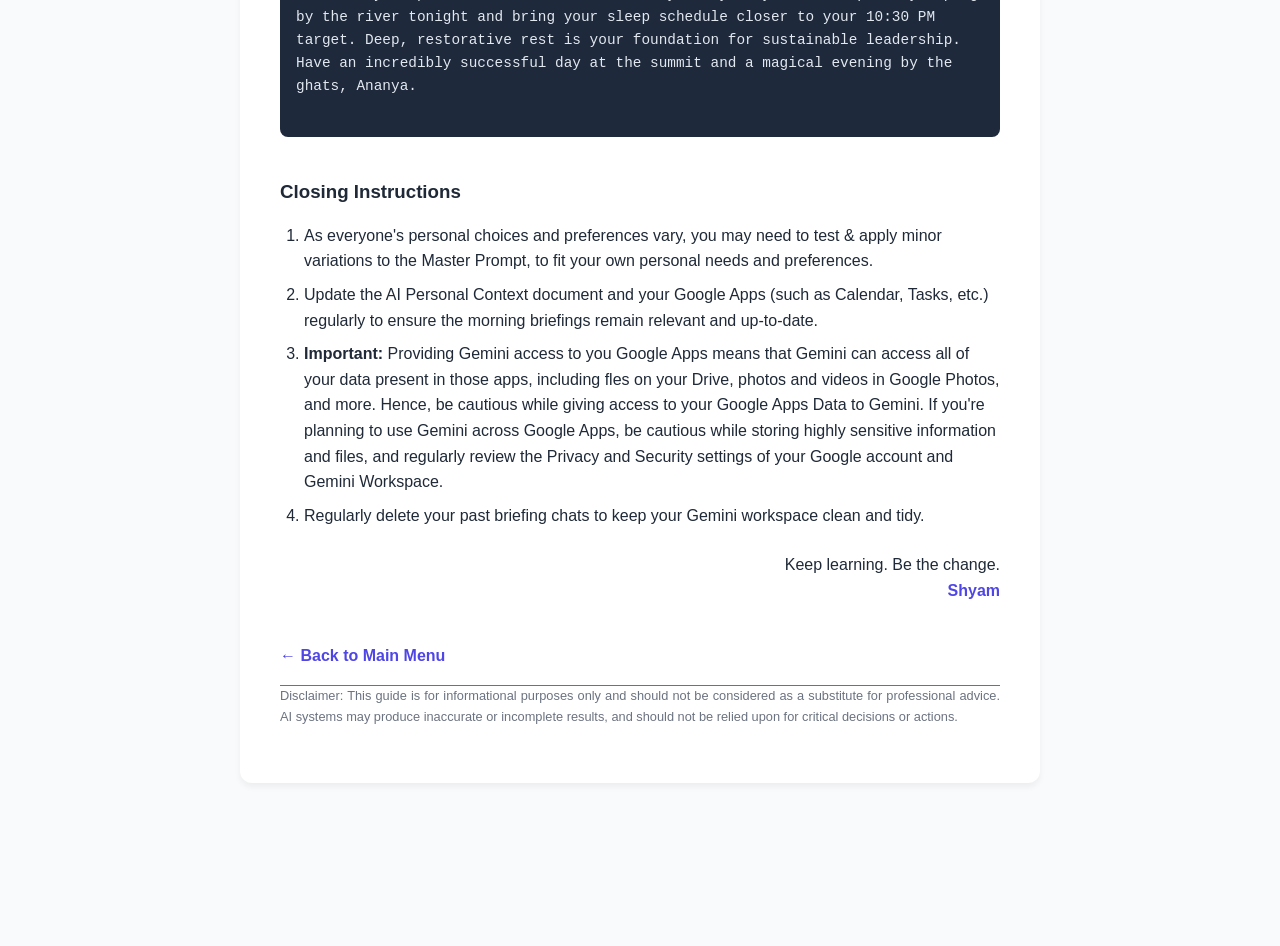
==== commit 3070468d: "add info about gemini spark, update info about free-tier google accounts morning briefing, add last " ====
--- a/html/personalized-morning-briefs-using-google-gemini.html
+++ b/html/personalized-morning-briefs-using-google-gemini.html
@@ -11,6 +11,7 @@
 <body>
     <div class="container">
         <h1>Personalized Morning Briefs using Google Gemini</h1>
+        <sub class="last-updated">Last Updated: 7 June 2026</sub>
 
         <p>This guide will walk you through building a highly personalized, zero-hallucination morning briefing system.
             By combining a generalized Master Prompt with a personal context document, your AI assistant will read your
@@ -29,8 +30,8 @@
         <p>
             Eventually, I settled on this
             extensive but highly effective method outlined here. As I keep using this briefing system and as the
-            technology improves, I will continue to update this guide to make this system even more automated and
-            efficient. </p>
+            technology improves and expands, I will continue to update this guide to make this system even more automated and
+            efficient. Talking of automation, Google has announced <a href="https://gemini.google/overview/agent/spark/" target="_blank">Gemini Spark</a>, a automation tool capable of running in the background, which is a perfect fit for this job! But as per the current information on their website, it will be made available to Google AI ultra subscribers and select businesses first. Hence, there's still a long way to go for this highly useful automation to reach the masses.</p>
         <p>
             Ideally, you would need 15-20 minutes to do the one-time setup and just 30-40 seconds of manual hassle &
             wait time daily before
@@ -49,8 +50,7 @@
                     <strong>Google AI Pro Subscription:</strong>
                     Highly recommended. This setup relies on the "Advanced" model and "Extended Thinking" for complex
                     file parsing and multi-app synthesis.
-                    <em>(Without Pro, you can still execute this, but expect shallower email analysis, occasional
-                        ignored instructions, and less creative synthesis of your life goals).</em>
+                    <em><strong>Note for Free Tier Users:</strong> You can completely implement and run this morning briefing framework using a standard, free Google account (tried it myself)! The high-end models and extended thinking features required to parse this multi-app script are usually available without a paid subscription, though they may come with lower usage limits. For more details on Gemini tiers and pricing, please visit <a href="https://gemini.google/in/subscriptions/?hl=en-IN" target="_blank">Google AI Subscriptions Page</a>.</em>
                 </li>
                 <li>
                     <strong>A Notes App:</strong>
@@ -195,8 +195,11 @@
             <h3>Sample Morning Brief Response</h3>
             <p>Using an imaginary persona of a female executive from Mumbai currently on a business trip in Varanasi,
                 here's a sample of how the Morning Brief might look like (prepared based on one of my personal morning
-                briefs):</p>
-            <pre><code>
+                briefs). I have also added a button below to try the read aloud experience yourself. Just keep in mind that the voice options in Gemini are much more natural than the default browser voice you'll now hear.</p>
+            <button id="tts-button" onclick="toggleReadAloud()">
+                <span id="tts-icon">🔊</span> <span id="tts-text">Listen to Briefing</span>
+            </button>
+            <pre><code id="sample-response">
 Good morning, Ananya. It is Saturday, June 6th, and the time is currently 7:30 AM. Looking out at the weather here in Varanasi, Uttar Pradesh, it is starting at a pleasant 28°C, but conditions are expected to get quite intense by the afternoon, reaching a high of 41°C. High humidity will make it feel closer to 45°C before scattered thundershowers bring some relief later in the evening. Please make sure to stay hydrated during your presentations today and carry an umbrella if you plan to step out of the convention center.
 
 The architecture of your day is centered heavily around leadership and strategic alignment. Your main block kicks off at 9:30 AM with the Keynote Panel on Renewable Energy and Grid Infrastructure at the Sustainability Summit, which runs until 12:30 PM. This matches perfectly with your open task items to review the final draft of the Q3 carbon neutrality reports and complete your mandatory compliance training updates. If you find a small pocket of downtime between sessions this afternoon, it would be a perfect opportunity to clear your desk workspace and organize your digital files before wrapping up your travel logs. Once the heavy lifting is wrapped up, your schedule transitions into well-deserved leisure with an evening boat ride and cultural walk along the Dashashwamedh Ghat planned for 6:30 PM.
@@ -229,14 +232,18 @@
                 <li>Regularly delete your past briefing chats to keep your Gemini workspace clean and tidy.</li>
             </ol>
             <div class="signature">
-            <p>Keep learning. Be the change.</p>
-            <p><a href="https://www.everythingshyam.in/" target="_blank">Shyam</a></p>
+                <p>Keep learning. Be the change.</p>
+                <p><a href="https://www.everythingshyam.in/" target="_blank">Shyam</a></p>
             </div>
         </div>
 
         <p><a href="../index.html">← Back to Main Menu</a></p>
-        <p class="disclaimer">Disclaimer: This guide is for informational purposes only and should not be considered as a substitute for professional advice. AI systems may produce inaccurate or incomplete results, and should not be relied upon for critical decisions or actions.</p>
+        <hr>
+        <p class="disclaimer">Disclaimer: This guide is for informational purposes only and should not be considered as
+            a substitute for professional advice. AI systems may produce inaccurate or incomplete results, and should
+            not be relied upon for critical decisions or actions.</p>
     </div>
+    <script src="../script/script.js"></script>
 </body>
 
 </html>
--- a/css/style.css
+++ b/css/style.css
@@ -31,6 +31,11 @@
 	padding: 40px;
 	border-radius: 12px;
 	box-shadow: 0 4px 6px rgba(0, 0, 0, 0.05);
+}
+
+.last-updated {
+	font-size: 0.8rem;
+	color: var(--text-muted);
 }
 
 h1,
@@ -82,6 +87,12 @@
 	text-decoration: underline;
 }
 
+hr {
+	border: 0;
+	height: 1px;
+	background-color: var(--text-muted);
+}
+
 pre {
 	background-color: var(--code-bg);
 	color: var(--code-text);
@@ -94,18 +105,34 @@
 	white-space: pre-wrap;
 }
 
+#tts-button {
+	background-color: #7b1a3a; /* Matches your burgundy theme */
+	color: #f7e7ce;
+	border: none;
+	padding: 10px 18px;
+	border-radius: 20px;
+	font-weight: bold;
+	cursor: pointer;
+	display: inline-flex;
+	align-items: center;
+	gap: 8px;
+	font-family: sans-serif;
+	margin-bottom: 15px;
+}
+
 .step-block {
 	margin-bottom: 40px;
 }
 
 .signature p {
 	text-align: right;
-    margin-bottom: auto;
+	margin-bottom: auto;
 }
 
-p.disclaimer{
-    font-size: 0.8rem;
-    color: var(--text-muted);}
+p.disclaimer {
+	font-size: 0.8rem;
+	color: var(--text-muted);
+}
 
 /* Mobile Adaptive */
 @media (max-width: 600px) {
